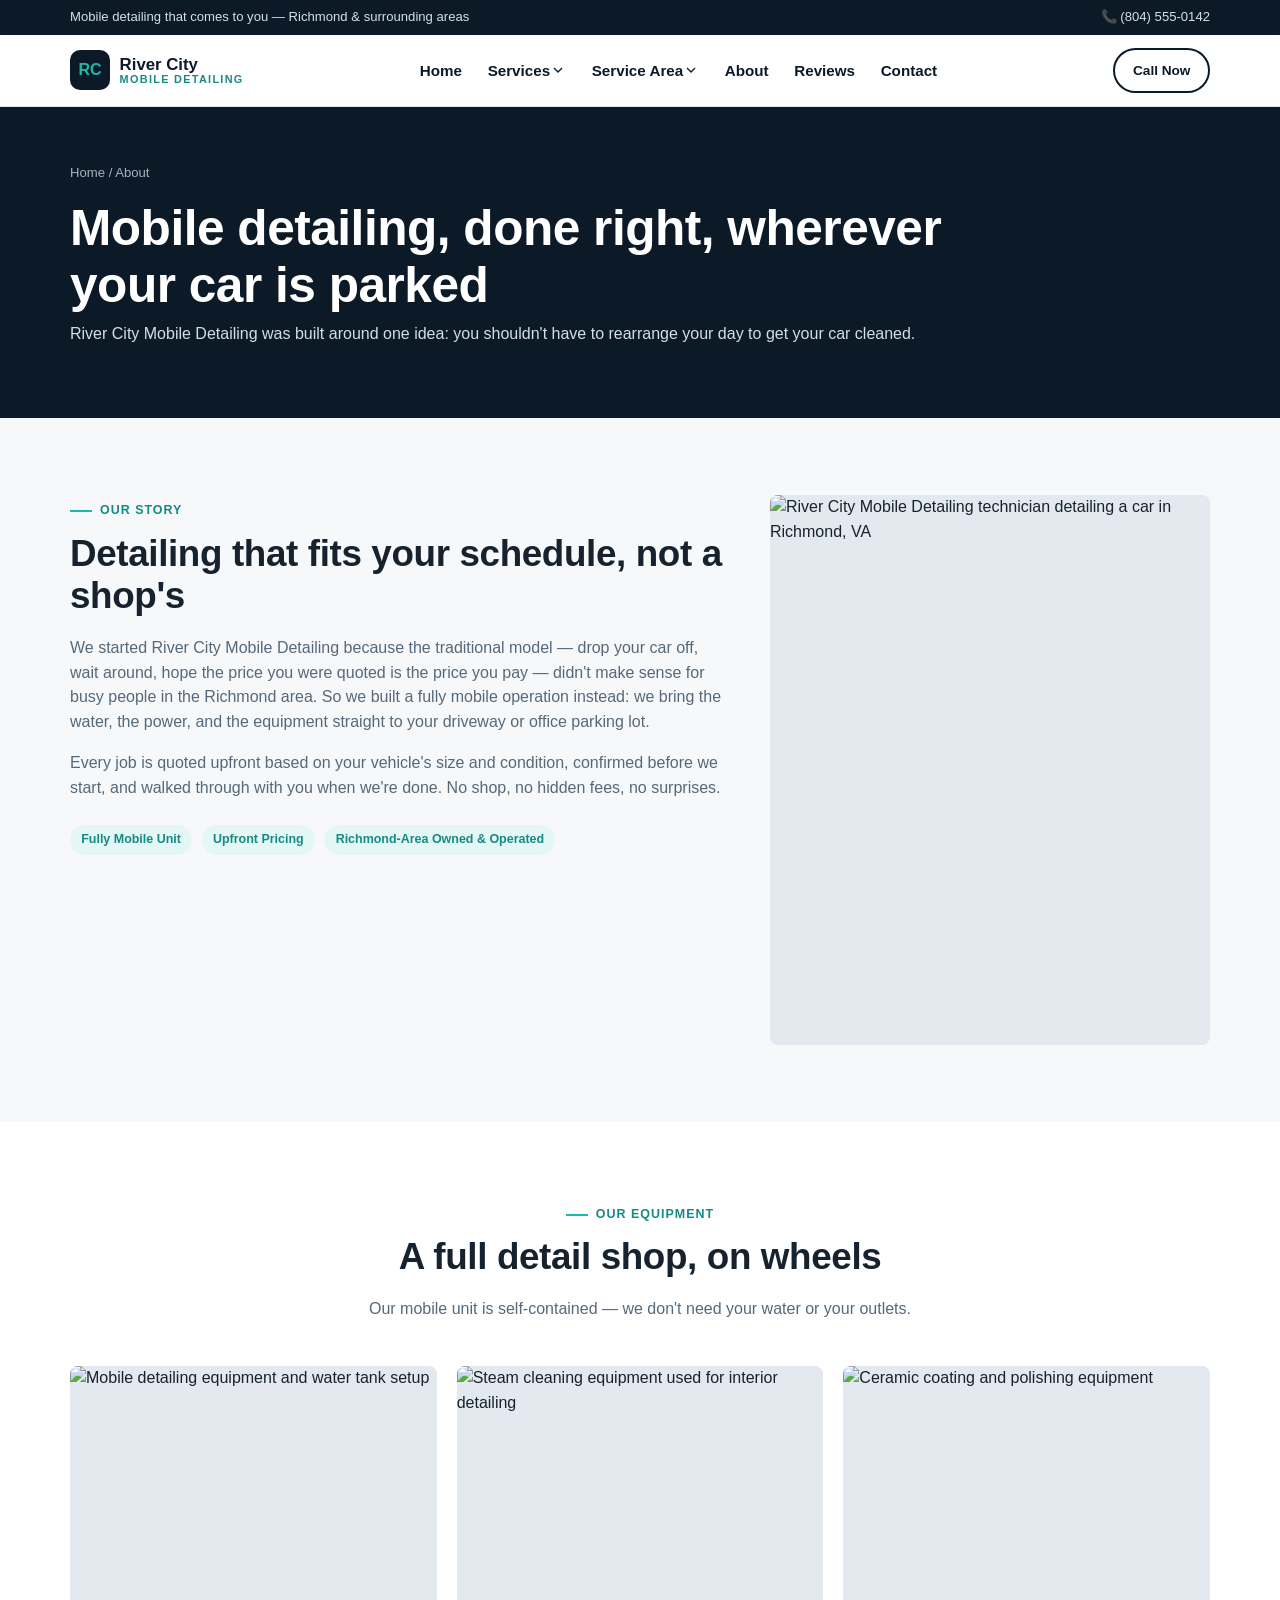
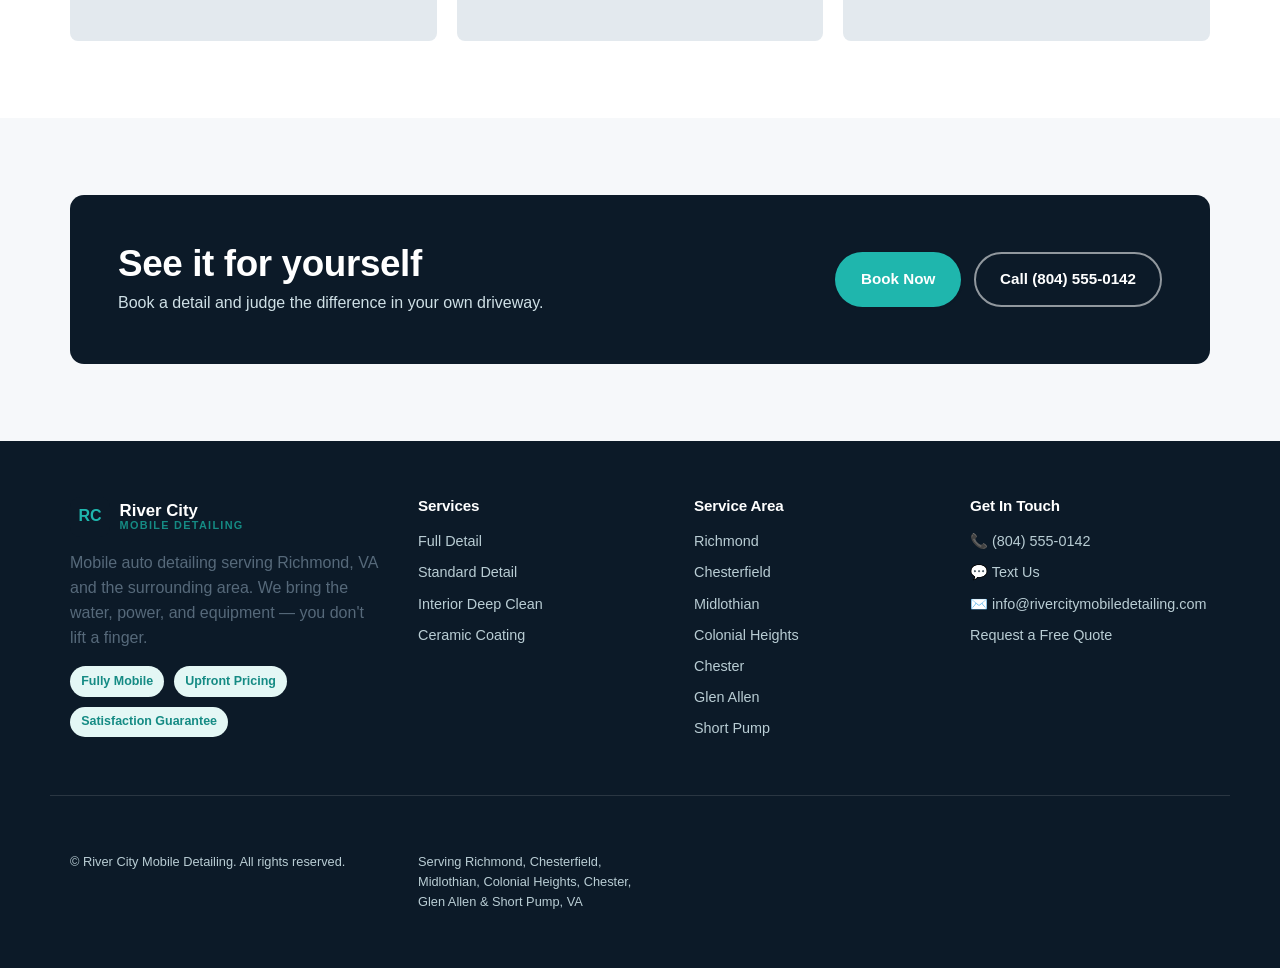
==== about.html @ 03a5853d "Add cache-busting version query to stylesheet links GitHub Pages' CDN kept serving a stale cached co" ====
<!DOCTYPE html>
<html lang="en">
<head>
<meta charset="UTF-8">
<meta name="viewport" content="width=device-width, initial-scale=1.0">
<title>About Us | River City Mobile Detailing — Mobile Detailing in Richmond, VA</title>
<meta name="description" content="River City Mobile Detailing is a mobile detailing team serving Richmond, VA and the surrounding area. Learn how we work and why customers trust us with their vehicles.">
<meta property="og:type" content="website">
<meta property="og:title" content="About Us | River City Mobile Detailing — Mobile Detailing in Richmond, VA">
<meta property="og:description" content="River City Mobile Detailing is a mobile detailing team serving Richmond, VA and the surrounding area. Learn how we work and why customers trust us with their vehicles.">
<meta property="og:url" content="https://www.rivercitymobiledetailing.com/about.html">
<meta property="og:image" content="https://www.rivercitymobiledetailing.com/images/og-image.jpg">
<meta property="og:site_name" content="River City Mobile Detailing">
<meta name="twitter:card" content="summary_large_image">
<meta name="twitter:title" content="About Us | River City Mobile Detailing — Mobile Detailing in Richmond, VA">
<meta name="twitter:description" content="River City Mobile Detailing is a mobile detailing team serving Richmond, VA and the surrounding area. Learn how we work and why customers trust us with their vehicles.">
<meta name="twitter:image" content="https://www.rivercitymobiledetailing.com/images/og-image.jpg">
<link rel="icon" href="data:image/svg+xml,%3Csvg xmlns='http://www.w3.org/2000/svg' viewBox='0 0 64 64'%3E%3Crect width='64' height='64' rx='14' fill='%230c1a28'/%3E%3Ctext x='32' y='43' font-family='Arial,Helvetica,sans-serif' font-weight='700' font-size='26' fill='%231fb6ad' text-anchor='middle'%3ERC%3C/text%3E%3C/svg%3E">
<link rel="canonical" href="https://www.rivercitymobiledetailing.com/about.html">
<link rel="stylesheet" href="css/style.css?v=2">
<script type="application/ld+json">
{
  "@context": "https://schema.org",
  "@type": "BreadcrumbList",
  "itemListElement": [
    {
      "@type": "ListItem",
      "position": 1,
      "name": "Home",
      "item": "https://www.rivercitymobiledetailing.com/"
    },
    {
      "@type": "ListItem",
      "position": 2,
      "name": "About"
    }
  ]
}
</script>
</head>
<body>
<a class="skip-link" href="#main">Skip to content</a>

<div class="utility-bar">
  <div class="container">
    <span>Mobile detailing that comes to you — Richmond &amp; surrounding areas</span>
    <a href="tel:+18045550142">📞 (804) 555-0142</a>
  </div>
</div>

<header class="site-header">
  <div class="container nav-row">
    <a href="index.html" class="logo">
      <span class="logo-mark">RC</span>
      <span class="logo-text"><strong>River City</strong><span>Mobile Detailing</span></span>
    </a>
    <nav class="main-nav" data-nav aria-label="Primary">
  <button class="nav-close" type="button" data-nav-close aria-label="Close menu">
    <svg viewBox="0 0 24 24" fill="none" stroke="currentColor" stroke-width="2"><path d="M6 6l12 12M18 6L6 18"/></svg>
  </button>
  <ul class="nav-list">
    <li><a href="index.html">Home</a></li>
    <li class="nav-group">
      <span class="nav-group-label">Services <svg class="chevron" viewBox="0 0 24 24" fill="none" stroke="currentColor" stroke-width="2"><path d="M6 9l6 6 6-6"/></svg></span>
      <ul class="nav-sub">
        <li><a href="services/full-detail.html">Full Detail</a></li>
        <li><a href="services/standard-detail.html">Standard Detail</a></li>
        <li><a href="services/interior-deep-clean.html">Interior Deep Clean</a></li>
        <li><a href="services/ceramic-coating.html">Ceramic Coating</a></li>
      </ul>
    </li>
    <li class="nav-group">
      <span class="nav-group-label">Service Area <svg class="chevron" viewBox="0 0 24 24" fill="none" stroke="currentColor" stroke-width="2"><path d="M6 9l6 6 6-6"/></svg></span>
      <ul class="nav-sub">
        <li><a href="areas/richmond.html">Richmond</a></li>
        <li><a href="areas/chesterfield.html">Chesterfield</a></li>
        <li><a href="areas/midlothian.html">Midlothian</a></li>
        <li><a href="areas/colonial-heights.html">Colonial Heights</a></li>
        <li><a href="areas/chester.html">Chester</a></li>
        <li><a href="areas/glen-allen.html">Glen Allen</a></li>
        <li><a href="areas/short-pump.html">Short Pump</a></li>
      </ul>
    </li>
    <li><a href="about.html">About</a></li>
    <li><a href="reviews.html">Reviews</a></li>
    <li><a href="contact.html">Contact</a></li>
  </ul>
  <div class="nav-cta">
    <a class="btn btn-outline btn-block" href="sms:+18045550142">Text Us</a>
    <a class="btn btn-primary btn-block" href="contact.html">Book Now</a>
  </div>
</nav>
    <div class="nav-actions">
      <a class="btn btn-outline btn-sm" href="tel:+18045550142">Call Now</a>
      <button class="nav-toggle" type="button" data-nav-toggle aria-label="Open menu">
        <svg viewBox="0 0 24 24" fill="none" stroke="currentColor" stroke-width="2"><path d="M3 6h18M3 12h18M3 18h18"/></svg>
      </button>
    </div>
  </div>
</header>
<div class="nav-overlay" data-nav-overlay></div>

<main id="main">

  <section class="page-hero">
    <div class="container">
      <div class="breadcrumbs"><a href="index.html">Home</a> / About</div>
      <h1>Mobile detailing, done right, wherever your car is parked</h1>
      <p class="lede muted" style="color:#cfe0e6">River City Mobile Detailing was built around one idea: you shouldn't have to rearrange your day to get your car cleaned.</p>
    </div>
  </section>

  <section>
    <div class="container two-col-layout">
      <div>
        <span class="eyebrow">Our Story</span>
        <h2>Detailing that fits your schedule, not a shop's</h2>
        <!-- EDIT ME: replace with your real founding story, credentials, certifications,
             and any specifics that build trust (how the team trained, what equipment
             you run, what "premium" means to you). Keep only claims you can stand behind. -->
        <p>We started River City Mobile Detailing because the traditional model — drop your car off, wait around, hope the price you were quoted is the price you pay — didn't make sense for busy people in the Richmond area. So we built a fully mobile operation instead: we bring the water, the power, and the equipment straight to your driveway or office parking lot.</p>
        <p>Every job is quoted upfront based on your vehicle's size and condition, confirmed before we start, and walked through with you when we're done. No shop, no hidden fees, no surprises.</p>
        <div class="badge-list" style="margin-top:1.5rem">
          <span>Fully Mobile Unit</span>
          <span>Upfront Pricing</span>
          <span>Richmond-Area Owned &amp; Operated</span>
        </div>
      </div>
      <div class="img-slot" style="--ar:4/5">
        <img src="../images/about-team.jpg" alt="River City Mobile Detailing technician detailing a car in Richmond, VA" loading="lazy">
        <span class="img-slot-label">Replace: images/about-team.jpg (900×1125px)</span>
      </div>
    </div>
  </section>

  <section class="section-alt">
    <div class="container">
      <div class="section-head center">
        <span class="eyebrow">Our Equipment</span>
        <h2>A full detail shop, on wheels</h2>
        <p>Our mobile unit is self-contained — we don't need your water or your outlets.</p>
      </div>
      <div class="packages-grid" style="grid-template-columns:repeat(auto-fit,minmax(220px,1fr))">
        <div class="img-slot" style="--ar:4/3">
          <img src="../images/equipment-1.jpg" alt="Mobile detailing equipment and water tank setup" loading="lazy">
          <span class="img-slot-label">Replace: images/equipment-1.jpg (800×600px)</span>
        </div>
        <div class="img-slot" style="--ar:4/3">
          <img src="../images/equipment-2.jpg" alt="Steam cleaning equipment used for interior detailing" loading="lazy">
          <span class="img-slot-label">Replace: images/equipment-2.jpg (800×600px)</span>
        </div>
        <div class="img-slot" style="--ar:4/3">
          <img src="../images/equipment-3.jpg" alt="Ceramic coating and polishing equipment" loading="lazy">
          <span class="img-slot-label">Replace: images/equipment-3.jpg (800×600px)</span>
        </div>
      </div>
    </div>
  </section>

  <section>
    <div class="container">
      <div class="cta-band">
        <div>
          <h2>See it for yourself</h2>
          <p>Book a detail and judge the difference in your own driveway.</p>
        </div>
        <div class="hero-ctas">
          <a class="btn btn-primary" href="../contact.html">Book Now</a>
          <a class="btn btn-ghost" href="tel:+18045550142">Call (804) 555-0142</a>
        </div>
      </div>
    </div>
  </section>

</main>

<footer class="site-footer">
  <div class="container">
    <div>
      <div class="footer-logo">
        <span class="logo-mark">RC</span>
        <span class="logo-text"><strong style="color:#fff">River City</strong><span>Mobile Detailing</span></span>
      </div>
      <p class="muted">Mobile auto detailing serving Richmond, VA and the surrounding area. We bring the water, power, and equipment — you don't lift a finger.</p>
      <div class="badge-list">
        <span>Fully Mobile</span><span>Upfront Pricing</span><span>Satisfaction Guarantee</span>
      </div>
    </div>
    <div>
      <h4>Services</h4>
      <div class="footer-links">
        <a href="services/full-detail.html">Full Detail</a>
        <a href="services/standard-detail.html">Standard Detail</a>
        <a href="services/interior-deep-clean.html">Interior Deep Clean</a>
        <a href="services/ceramic-coating.html">Ceramic Coating</a>
      </div>
    </div>
    <div>
      <h4>Service Area</h4>
      <div class="footer-links">
        <a href="areas/richmond.html">Richmond</a>
        <a href="areas/chesterfield.html">Chesterfield</a>
        <a href="areas/midlothian.html">Midlothian</a>
        <a href="areas/colonial-heights.html">Colonial Heights</a>
        <a href="areas/chester.html">Chester</a>
        <a href="areas/glen-allen.html">Glen Allen</a>
        <a href="areas/short-pump.html">Short Pump</a>
      </div>
    </div>
    <div>
      <h4>Get In Touch</h4>
      <div class="footer-links">
        <a href="tel:+18045550142">📞 (804) 555-0142</a>
        <a href="sms:+18045550142">💬 Text Us</a>
        <a href="mailto:info@rivercitymobiledetailing.com">✉️ info@rivercitymobiledetailing.com</a>
        <a href="contact.html">Request a Free Quote</a>
      </div>
    </div>
  </div>
  <div class="container footer-bottom">
    <span>© <span data-year></span> River City Mobile Detailing. All rights reserved.</span>
    <span>Serving Richmond, Chesterfield, Midlothian, Colonial Heights, Chester, Glen Allen &amp; Short Pump, VA</span>
  </div>
</footer>

<div class="mobile-action-bar">
  <a href="tel:+18045550142"><svg viewBox="0 0 24 24" fill="none" stroke="currentColor" stroke-width="2"><path d="M22 16.92v3a2 2 0 0 1-2.18 2 19.79 19.79 0 0 1-8.63-3.07 19.5 19.5 0 0 1-6-6 19.79 19.79 0 0 1-3.07-8.67A2 2 0 0 1 4.11 2h3a2 2 0 0 1 2 1.72c.12.9.34 1.79.65 2.65a2 2 0 0 1-.45 2.11L8.09 9.91a16 16 0 0 0 6 6l1.43-1.27a2 2 0 0 1 2.11-.45c.86.31 1.75.53 2.65.65A2 2 0 0 1 22 16.92z"/></svg>Call</a>
  <a href="sms:+18045550142"><svg viewBox="0 0 24 24" fill="none" stroke="currentColor" stroke-width="2"><path d="M21 15a2 2 0 0 1-2 2H7l-4 4V5a2 2 0 0 1 2-2h14a2 2 0 0 1 2 2Z"/></svg>Text</a>
  <a href="contact.html"><svg viewBox="0 0 24 24" fill="none" stroke="currentColor" stroke-width="2"><path d="M8 2v4M16 2v4M3 10h18M5 4h14a2 2 0 0 1 2 2v14a2 2 0 0 1-2 2H5a2 2 0 0 1-2-2V6a2 2 0 0 1 2-2Z"/></svg>Book Now</a>
</div>

<script src="js/main.js"></script>
</body>
</html>
---- css/style.css ----
/* ==========================================================================
   River City Mobile Detailing — design system
   Mobile-first, zero external UI dependencies, fast-loading.
   Brand hook: Richmond, VA is nicknamed "River City" after the James
   River running through it. We echo that with a subtle topographic
   contour-line motif instead of the generic "water droplet" clichés
   most detailers use.
   ========================================================================== */

:root {
  /* Color */
  --ink: #0c1a28;          /* deep navy — headers, footer, hero */
  --ink-2: #132a3d;
  --accent: #1fb6ad;       /* teal — "river" accent, ceramic sheen */
  --accent-dark: #158b84;
  --accent-soft: #e4f7f5;
  --gold: #d9a441;         /* small warm highlight for "most popular" etc */
  --bg: #f6f8fa;
  --surface: #ffffff;
  --text: #16232f;
  --text-muted: #56697a;
  --border: #e1e7ec;
  --success: #1fa971;

  /* Type */
  --font-head: "Segoe UI", -apple-system, BlinkMacSystemFont, sans-serif;
  --font-body: "Segoe UI", -apple-system, BlinkMacSystemFont, "Helvetica Neue", Arial, sans-serif;

  /* Rhythm */
  --radius: 14px;
  --radius-sm: 8px;
  --shadow-sm: 0 1px 3px rgba(12, 26, 40, 0.08);
  --shadow-md: 0 8px 24px rgba(12, 26, 40, 0.12);
  --shadow-lg: 0 20px 48px rgba(12, 26, 40, 0.18);
  --container: 1180px;
  --gap: clamp(1.25rem, 3vw, 2.5rem);

  color-scheme: light;
}

/* -------------------------------------------------- reset & base -------- */
*, *::before, *::after { box-sizing: border-box; }
html { scroll-behavior: smooth; }
body {
  margin: 0;
  font-family: var(--font-body);
  color: var(--text);
  background: var(--bg);
  line-height: 1.55;
  -webkit-font-smoothing: antialiased;
}
img { max-width: 100%; display: block; }
a { color: inherit; text-decoration: none; }
h1, h2, h3, h4 { font-family: var(--font-head); font-weight: 700; line-height: 1.15; margin: 0 0 .5em; letter-spacing: -0.01em; }
h1 { font-size: clamp(2rem, 5vw, 3.1rem); }
h2 { font-size: clamp(1.6rem, 3.4vw, 2.3rem); }
h3 { font-size: 1.25rem; }
p { margin: 0 0 1em; color: var(--text-muted); }
ul { margin: 0; padding: 0; list-style: none; }
button { font: inherit; cursor: pointer; }
.container { max-width: var(--container); margin-inline: auto; padding-inline: 1.25rem; }
section { padding-block: clamp(2.75rem, 6vw, 5rem); }
.eyebrow {
  display: inline-flex; align-items: center; gap: .5rem;
  font-size: .78rem; font-weight: 700; letter-spacing: .08em; text-transform: uppercase;
  color: var(--accent-dark); margin-bottom: .75rem;
}
.eyebrow::before { content: ""; width: 22px; height: 2px; background: var(--accent); display: inline-block; }
.section-head { max-width: 640px; margin-bottom: clamp(1.75rem, 4vw, 2.75rem); }
.section-head.center { margin-inline: auto; text-align: center; }
.text-center { text-align: center; }
.muted { color: var(--text-muted); }
.visually-hidden { position: absolute; width: 1px; height: 1px; overflow: hidden; clip: rect(0 0 0 0); white-space: nowrap; }
.skip-link {
  position: absolute; left: -999px; top: 0; background: var(--accent); color: #fff;
  padding: .75rem 1.25rem; z-index: 200; border-radius: 0 0 8px 0;
}
.skip-link:focus { left: 0; }

/* -------------------------------------------------- buttons ------------- */
.btn {
  display: inline-flex; align-items: center; justify-content: center; gap: .5rem;
  padding: .85rem 1.5rem; border-radius: 999px; font-weight: 700; font-size: .95rem;
  border: 2px solid transparent; transition: transform .15s ease, box-shadow .15s ease, background .15s ease;
  white-space: nowrap;
}
.btn:active { transform: scale(.97); }
.btn-primary { background: var(--accent); color: #fff; box-shadow: var(--shadow-sm); }
.btn-primary:hover { background: var(--accent-dark); box-shadow: var(--shadow-md); }
.btn-ghost { background: transparent; border-color: rgba(255,255,255,.55); color: #fff; }
.btn-ghost:hover { background: rgba(255,255,255,.12); }
.btn-outline { background: transparent; border-color: var(--ink); color: var(--ink); }
.btn-outline:hover { background: var(--ink); color: #fff; }
.btn-dark { background: var(--ink); color: #fff; }
.btn-dark:hover { background: var(--ink-2); }
.btn-block { width: 100%; }
.btn-sm { padding: .6rem 1.1rem; font-size: .85rem; }
.btn-icon { width: 1.1em; height: 1.1em; flex: none; }

/* -------------------------------------------------- top utility bar ----- */
.utility-bar {
  background: var(--ink); color: #cfe3e6; font-size: .82rem;
  display: none;
}
.utility-bar .container { display: flex; justify-content: space-between; align-items: center; padding-block: .45rem; }
.utility-bar a { display: inline-flex; align-items: center; gap: .4rem; }
.utility-bar a:hover { color: #fff; }
@media (min-width: 860px) { .utility-bar { display: block; } }

/* -------------------------------------------------- header/nav ---------- */
.site-header {
  position: sticky; top: 0; z-index: 100; background: rgba(255,255,255,.94);
  backdrop-filter: saturate(160%) blur(8px);
  border-bottom: 1px solid var(--border);
}
.nav-row { display: flex; align-items: center; justify-content: space-between; gap: 1rem; padding-block: .85rem; }
.logo { display: flex; align-items: center; gap: .6rem; font-family: var(--font-head); }
.logo-mark {
  width: 40px; height: 40px; border-radius: 10px; background: var(--ink);
  display: grid; place-items: center; color: var(--accent); font-weight: 800; font-size: 1rem; flex: none;
}
.logo-text { display: flex; flex-direction: column; line-height: 1.05; }
.logo-text strong { font-size: 1.05rem; color: var(--ink); font-weight: 800; }
.logo-text span { font-size: .68rem; letter-spacing: .12em; text-transform: uppercase; color: var(--accent-dark); font-weight: 700; }

.nav-actions { display: flex; align-items: center; gap: .6rem; }
.nav-toggle {
  display: inline-flex; background: none; border: 1px solid var(--border); border-radius: 8px;
  padding: .5rem; margin-left: .25rem;
}
.nav-toggle svg { width: 22px; height: 22px; }
@media (min-width: 960px) { .nav-toggle { display: none; } }

.main-nav {
  position: fixed; inset: 0 0 0 auto; width: min(320px, 88vw); background: var(--surface);
  transform: translateX(100%); transition: transform .25s ease; z-index: 110;
  box-shadow: var(--shadow-lg); overflow-y: auto; padding: 1.25rem;
}
.main-nav.is-open { transform: translateX(0); }
.nav-close { margin-left: auto; display: flex; background: none; border: none; padding: .5rem; }
.nav-close svg { width: 22px; height: 22px; }
.nav-list { display: flex; flex-direction: column; gap: .1rem; margin-top: 1rem; }
.nav-list > li { border-bottom: 1px solid var(--border); }
.nav-list > li > a, .nav-group-label {
  display: flex; align-items: center; justify-content: space-between; padding: .85rem .2rem;
  font-weight: 600; color: var(--ink);
}
.nav-sub { display: none; padding-left: .85rem; padding-bottom: .5rem; }
.nav-group.is-open .nav-sub { display: block; }
.nav-group.is-open .chevron { transform: rotate(180deg); }
.nav-sub li a { display: block; padding: .55rem .2rem; color: var(--text-muted); font-size: .93rem; }
.nav-sub li a:hover { color: var(--accent-dark); }
.chevron { width: 16px; height: 16px; transition: transform .2s ease; flex: none; }
.nav-cta { display: flex; flex-direction: column; gap: .6rem; margin-top: 1.25rem; }

.nav-overlay {
  position: fixed; inset: 0; background: rgba(12,26,40,.45); opacity: 0; pointer-events: none;
  transition: opacity .25s ease; z-index: 105;
}
.nav-overlay.is-open { opacity: 1; pointer-events: auto; }

@media (min-width: 960px) {
  .main-nav {
    position: static; width: auto; transform: none; box-shadow: none; padding: 0; overflow: visible;
  }
  .nav-close { display: none; }
  .nav-list { flex-direction: row; align-items: center; gap: 1.6rem; margin: 0; }
  .nav-list > li { border-bottom: none; position: relative; }
  .nav-list > li > a, .nav-group-label { padding: .4rem 0; font-size: .95rem; cursor: pointer; }
  .nav-sub {
    position: absolute; top: 100%; left: 50%; transform: translateX(-50%);
    background: var(--surface); border: 1px solid var(--border); border-radius: var(--radius-sm);
    box-shadow: var(--shadow-md); min-width: 230px; padding: .5rem; margin-top: .6rem;
  }
  .nav-group:hover .nav-sub, .nav-group.is-open .nav-sub { display: block; }
  .nav-sub li a { border-radius: 6px; padding: .6rem .7rem; }
  .nav-sub li a:hover { background: var(--accent-soft); }
  .nav-cta { display: none; } /* redundant with header's Call Now + page CTAs once nav sits inline */
}

/* -------------------------------------------------- sticky mobile bar --- */
.mobile-action-bar {
  position: fixed; bottom: 0; left: 0; right: 0; z-index: 90;
  display: grid; grid-template-columns: 1fr 1fr 1.3fr; background: var(--ink);
  box-shadow: 0 -6px 20px rgba(0,0,0,.18);
}
.mobile-action-bar a {
  display: flex; flex-direction: column; align-items: center; justify-content: center; gap: .2rem;
  color: #fff; padding: .6rem .3rem .75rem; font-size: .72rem; font-weight: 700;
  border-right: 1px solid rgba(255,255,255,.12);
}
.mobile-action-bar a:last-child { border-right: none; background: var(--accent); }
.mobile-action-bar svg { width: 20px; height: 20px; }
@media (min-width: 960px) { .mobile-action-bar { display: none; } }
body { padding-bottom: 70px; }
@media (min-width: 960px) { body { padding-bottom: 0; } }

/* tighten the header on very small phones so logo + call button + hamburger
   never crowd or wrap onto two lines */
@media (max-width: 380px) {
  .nav-row { gap: .5rem; padding-block: .65rem; }
  .logo-mark { width: 34px; height: 34px; font-size: .85rem; }
  .logo-text strong { font-size: .92rem; }
  .logo-text span { font-size: .58rem; letter-spacing: .08em; }
  .nav-actions .btn-sm { padding: .5rem .75rem; font-size: .78rem; }
}

/* -------------------------------------------------- hero ---------------- */
.hero {
  position: relative; background: var(--ink); color: #fff; overflow: hidden;
  background-image:
    url("data:image/svg+xml;utf8,<svg xmlns='http://www.w3.org/2000/svg' width='140' height='140'><path d='M-10 24 Q 25 4 60 24 T 150 24' stroke='rgba(255,255,255,0.07)' fill='none' stroke-width='1'/><path d='M-10 70 Q 25 50 60 70 T 150 70' stroke='rgba(255,255,255,0.07)' fill='none' stroke-width='1'/><path d='M-10 116 Q 25 96 60 116 T 150 116' stroke='rgba(255,255,255,0.07)' fill='none' stroke-width='1'/></svg>"),
    linear-gradient(100deg, rgba(12,26,40,.82) 0%, rgba(12,26,40,.45) 55%, rgba(12,26,40,.3) 100%),
    url("../images/hero-bg.png");
  background-size: auto, cover, cover;
  background-position: center, center, center;
  background-repeat: repeat, no-repeat, no-repeat;
}
.hero .container { padding-block: clamp(2.75rem, 7vw, 5.5rem); display: grid; gap: 2.5rem; align-items: center; }
.hero-badges { display: flex; flex-wrap: wrap; gap: .6rem; margin-bottom: 1.1rem; }
.hero-badge {
  display: inline-flex; align-items: center; gap: .4rem; background: rgba(255,255,255,.1);
  border: 1px solid rgba(255,255,255,.18); border-radius: 999px; padding: .35rem .8rem; font-size: .78rem; font-weight: 600;
}
.hero h1 { color: #fff; max-width: 22ch; }
.hero .lede { color: #cfe0e6; font-size: 1.08rem; max-width: 52ch; }
.hero-ctas { display: flex; flex-wrap: wrap; gap: .8rem; margin-top: 1.5rem; }
.hero-trust { display: flex; flex-wrap: wrap; gap: .9rem 1.4rem; margin-top: 2rem; font-size: .85rem; color: #b9cdd4; }
.hero-trust strong { color: #fff; display: block; font-size: 1.3rem; font-family: var(--font-head); }

/* image placeholder slots (swap in real photos by matching filenames) */
.img-slot {
  position: relative; overflow: hidden; background: #e3e9ee; display: block;
  aspect-ratio: var(--ar, 4/3); border-radius: var(--radius-sm);
}
.img-slot img { width: 100%; height: 100%; object-fit: cover; }
.img-slot .img-slot-label {
  display: none; position: absolute; inset: 0; align-items: center; justify-content: center; text-align: center;
  font-size: .74rem; font-weight: 600; color: #5c7182; padding: 1rem; line-height: 1.35;
  background:
    url("data:image/svg+xml;utf8,<svg xmlns='http://www.w3.org/2000/svg' width='16' height='16'><rect width='16' height='16' fill='none'/><circle cx='2' cy='2' r='1.1' fill='%23c3ccd3'/></svg>"),
    repeating-linear-gradient(135deg, #eef2f5, #eef2f5 12px, #e5eaef 12px, #e5eaef 24px);
}
.img-slot.is-empty .img-slot-label { display: flex; }
.img-slot.round { border-radius: 999px; }

/* -------------------------------------------------- service rows -------- */
.service-rows { display: flex; flex-direction: column; gap: clamp(2.75rem, 6vw, 4.5rem); }
.service-row { display: grid; grid-template-columns: 1fr; gap: 1.75rem; align-items: center; }
@media (min-width: 860px) {
  .service-row { grid-template-columns: 1fr 1fr; gap: clamp(2.5rem, 5vw, 4rem); }
  .service-row.reverse .service-row-media { order: 2; }
}
.service-row-media .img-slot { box-shadow: var(--shadow-md); }
.service-row-body .package-list { margin: 1.1rem 0 1.4rem; gap: .6rem; }
.service-row-price { display: flex; align-items: baseline; gap: .55rem; margin: 0 0 1.1rem; }
.service-row-price strong { font-family: var(--font-head); font-size: 1.7rem; font-weight: 800; color: var(--ink); }
.service-row-price span { font-size: .85rem; color: var(--text-muted); }
.service-row-ctas { display: flex; flex-wrap: wrap; gap: .75rem; }

/* -------------------------------------------------- packages / pricing -- */
.packages-grid { display: grid; gap: 1.25rem; grid-template-columns: 1fr; }
@media (min-width: 720px) { .packages-grid { grid-template-columns: repeat(2, 1fr); } }
@media (min-width: 1080px) { .packages-grid { grid-template-columns: repeat(4, 1fr); } }
.package-card {
  background: var(--surface); border: 1px solid var(--border); border-radius: var(--radius);
  padding: 1.6rem; display: flex; flex-direction: column; gap: 1rem; position: relative;
  box-shadow: var(--shadow-sm); transition: transform .18s ease, box-shadow .18s ease;
}
.package-card:hover { transform: translateY(-4px); box-shadow: var(--shadow-md); }
.package-card.featured { border-color: var(--accent); box-shadow: var(--shadow-md); }
.package-ribbon {
  position: absolute; top: -12px; left: 1.4rem; background: var(--gold); color: #402c04;
  font-size: .7rem; font-weight: 800; letter-spacing: .04em; text-transform: uppercase;
  padding: .3rem .7rem; border-radius: 999px; box-shadow: var(--shadow-sm);
}
.package-icon {
  width: 52px; height: 52px; border-radius: 12px; background: var(--accent-soft); color: var(--accent-dark);
  display: grid; place-items: center;
}
.package-icon svg { width: 28px; height: 28px; }
.package-card h3 { margin-bottom: 0; }
.package-price { font-family: var(--font-head); font-size: 1.9rem; font-weight: 800; color: var(--ink); }
.package-price sup { font-size: .95rem; font-weight: 700; color: var(--text-muted); }
.package-list { display: flex; flex-direction: column; gap: .5rem; }
.package-list li { display: flex; gap: .55rem; font-size: .9rem; color: var(--text); }
.package-list svg { width: 17px; height: 17px; flex: none; margin-top: .15rem; color: var(--success); }
.package-note { font-size: .78rem; color: var(--text-muted); margin: 0; }

/* -------------------------------------------------- why / features ------ */
.features-grid { display: grid; gap: 1.5rem; grid-template-columns: 1fr; }
@media (min-width: 760px) { .features-grid { grid-template-columns: repeat(3, 1fr); } }
.feature-card { background: var(--surface); border: 1px solid var(--border); border-radius: var(--radius); padding: 1.6rem; }
.feature-icon {
  width: 46px; height: 46px; border-radius: 10px; background: var(--ink); color: var(--accent);
  display: grid; place-items: center; margin-bottom: .9rem;
}
.feature-icon svg { width: 24px; height: 24px; }

/* -------------------------------------------------- steps --------------- */
.steps { display: grid; gap: 1.4rem; grid-template-columns: 1fr; counter-reset: step; }
@media (min-width: 760px) { .steps { grid-template-columns: repeat(3, 1fr); } }
.step { position: relative; padding-left: 3.2rem; }
.step::before {
  counter-increment: step; content: counter(step);
  position: absolute; left: 0; top: 0; width: 2.4rem; height: 2.4rem; border-radius: 50%;
  background: var(--ink); color: var(--accent); font-family: var(--font-head); font-weight: 800;
  display: grid; place-items: center;
}

/* -------------------------------------------------- reviews -------------- */
.reviews-grid { display: grid; gap: 1.25rem; grid-template-columns: 1fr; }
@media (min-width: 760px) { .reviews-grid { grid-template-columns: repeat(2, 1fr); } }
@media (min-width: 1080px) { .reviews-grid { grid-template-columns: repeat(3, 1fr); } }
.review-card { background: var(--surface); border: 1px solid var(--border); border-radius: var(--radius); padding: 1.5rem; }
.stars { color: var(--gold); letter-spacing: .1em; margin-bottom: .6rem; font-size: 1rem; }
.review-name { font-weight: 700; color: var(--ink); margin-top: .8rem; display: block; font-size: .92rem; }
.review-source { font-size: .78rem; color: var(--text-muted); }
.google-badge { display: inline-flex; align-items: center; gap: .5rem; font-size: .85rem; font-weight: 700; color: var(--ink); }

/* -------------------------------------------------- service area -------- */
.area-grid { display: grid; gap: 1rem; grid-template-columns: repeat(2, 1fr); }
@media (min-width: 700px) { .area-grid { grid-template-columns: repeat(4, 1fr); } }
.area-chip {
  display: flex; align-items: center; justify-content: space-between; gap: .5rem;
  background: var(--surface); border: 1px solid var(--border); border-radius: var(--radius-sm);
  padding: .9rem 1rem; font-weight: 700; color: var(--ink); font-size: .92rem;
}
.area-chip:hover { border-color: var(--accent); color: var(--accent-dark); }
.area-chip svg { width: 16px; height: 16px; color: var(--accent); flex: none; }

/* -------------------------------------------------- CTA band ------------ */
.cta-band {
  background: var(--ink); color: #fff; border-radius: var(--radius);
  padding: clamp(1.75rem, 4vw, 3rem); display: grid; gap: 1.5rem; align-items: center; text-align: center;
}
@media (min-width: 760px) { .cta-band { grid-template-columns: 1fr auto; text-align: left; } }
.cta-band h2, .cta-band p { color: #fff; margin: 0; }
.cta-band p { color: #cfe0e6; margin-top: .4rem; }
.cta-band .hero-ctas { margin-top: 0; justify-content: center; }
@media (min-width: 760px) { .cta-band .hero-ctas { justify-content: flex-end; } }

/* -------------------------------------------------- forms --------------- */
.form-card { background: var(--surface); border: 1px solid var(--border); border-radius: var(--radius); padding: clamp(1.5rem, 4vw, 2.25rem); box-shadow: var(--shadow-sm); }
.booking-embed { background: var(--surface); border: 1px solid var(--border); border-radius: var(--radius); padding: clamp(1.5rem, 4vw, 2.5rem); box-shadow: var(--shadow-sm); max-width: 820px; margin-inline: auto; }
.booking-embed .calendly-inline-widget { width: 100%; }
.form-grid { display: grid; gap: 1rem; grid-template-columns: 1fr; }
@media (min-width: 640px) { .form-grid.two-col { grid-template-columns: 1fr 1fr; } }
.field { display: flex; flex-direction: column; gap: .4rem; }
.field label { font-weight: 700; font-size: .85rem; color: var(--ink); }
.field input, .field select, .field textarea {
  border: 1.5px solid var(--border); border-radius: var(--radius-sm); padding: .75rem .9rem;
  font: inherit; color: var(--text); background: #fff;
}
.field input:focus, .field select:focus, .field textarea:focus { outline: none; border-color: var(--accent); box-shadow: 0 0 0 3px var(--accent-soft); }
.field-note { font-size: .78rem; color: var(--text-muted); }
.form-status { font-size: .9rem; font-weight: 600; padding: .75rem 1rem; border-radius: var(--radius-sm); display: none; }
.form-status.is-visible { display: block; }
.form-status.ok { background: #e5f7ee; color: var(--success); }
.form-status.err { background: #fdecec; color: #b3261e; }

/* -------------------------------------------------- footer --------------- */
.site-footer { background: var(--ink); color: #b9cdd4; }
.site-footer .container { padding-block: clamp(2.25rem, 5vw, 3.5rem); display: grid; gap: 2.25rem; grid-template-columns: 1fr; }
@media (min-width: 860px) { .site-footer .container { grid-template-columns: 1.3fr 1fr 1fr 1fr; } }
.site-footer h4 { color: #fff; font-size: .95rem; margin-bottom: 1rem; }
.site-footer a:hover { color: #fff; }
.footer-links { display: flex; flex-direction: column; gap: .55rem; font-size: .9rem; }
.footer-logo { display: flex; align-items: center; gap: .6rem; margin-bottom: .9rem; }
.footer-bottom {
  border-top: 1px solid rgba(255,255,255,.12); padding-block: 1.1rem; font-size: .8rem;
  display: flex; flex-wrap: wrap; gap: .75rem; justify-content: space-between;
}

/* -------------------------------------------------- misc pages ---------- */
.page-hero { background: var(--ink); color: #fff; padding-block: clamp(2.5rem, 6vw, 3.5rem); }
.page-hero h1 { color: #fff; margin-bottom: .5rem; max-width: 34ch; }
.breadcrumbs { font-size: .82rem; color: #9fb7bf; margin-bottom: 1rem; }
.breadcrumbs a:hover { color: #fff; }
.two-col-layout { display: grid; gap: 2.5rem; grid-template-columns: 1fr; }
@media (min-width: 900px) { .two-col-layout { grid-template-columns: 1.2fr .8fr; } }
.faq-item { border-bottom: 1px solid var(--border); padding-block: 1rem; }
.faq-item summary { font-weight: 700; color: var(--ink); cursor: pointer; }
.faq-item p { margin-top: .6rem; margin-bottom: 0; }
.badge-list { display: flex; flex-wrap: wrap; gap: .6rem; }
.badge-list span { background: var(--accent-soft); color: var(--accent-dark); font-size: .78rem; font-weight: 700; padding: .35rem .7rem; border-radius: 999px; }
.local-callout { background: var(--accent-soft); border: 1px solid #bfe6e2; border-radius: var(--radius); padding: 1.25rem 1.5rem; font-size: .92rem; color: var(--ink); }

/* -------------------------------------------------- pricing tier tables - */
.tier-group-label { font-family: var(--font-head); font-weight: 700; font-size: .8rem; text-transform: uppercase; letter-spacing: .05em; color: var(--accent-dark); margin: 1.75rem 0 .6rem; }
.tier-group-label:first-child { margin-top: 0; }
.table-scroll { overflow-x: auto; -webkit-overflow-scrolling: touch; border: 1px solid var(--border); border-radius: var(--radius-sm); }
.tier-table { width: 100%; min-width: 420px; border-collapse: collapse; background: var(--surface); }
.tier-table th, .tier-table td { padding: .7rem .9rem; text-align: left; border-bottom: 1px solid var(--border); font-size: .9rem; }
.tier-table tr:last-child td { border-bottom: none; }
.tier-table th { font-family: var(--font-head); font-size: .74rem; text-transform: uppercase; letter-spacing: .04em; color: var(--text-muted); background: var(--bg); }
.tier-table td:last-child, .tier-table th:last-child { text-align: right; }
.tier-table td:last-child { font-weight: 700; color: var(--ink); white-space: nowrap; }
.tier-table td:nth-child(2) { color: var(--text-muted); white-space: nowrap; }
.tier-note { font-size: .82rem; color: var(--text-muted); margin-top: .6rem; }

/* -------------------------------------------------- section variants ---- */
.section-alt { background: var(--surface); }
.section-dark { background: var(--ink); color: #fff; }
.section-dark h2, .section-dark p { color: #fff; }
.section-dark .muted { color: #b9cdd4; }
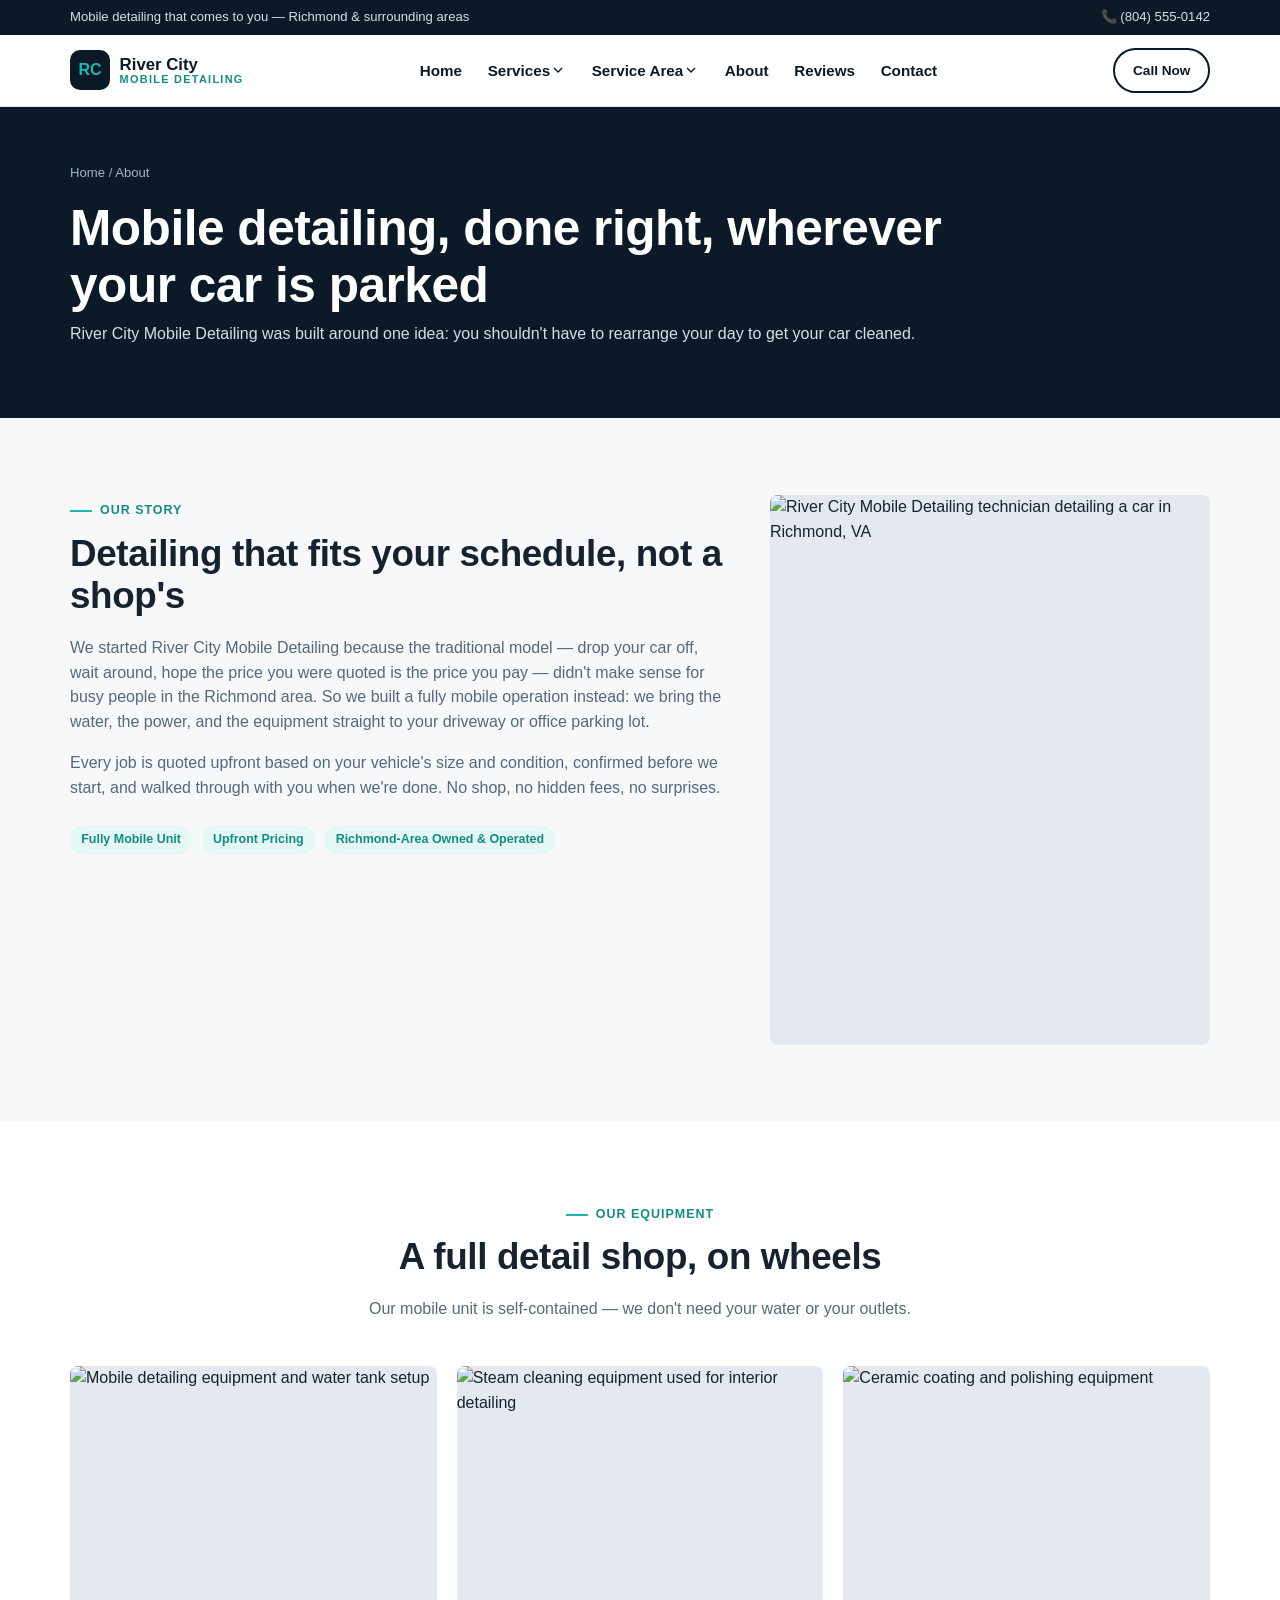
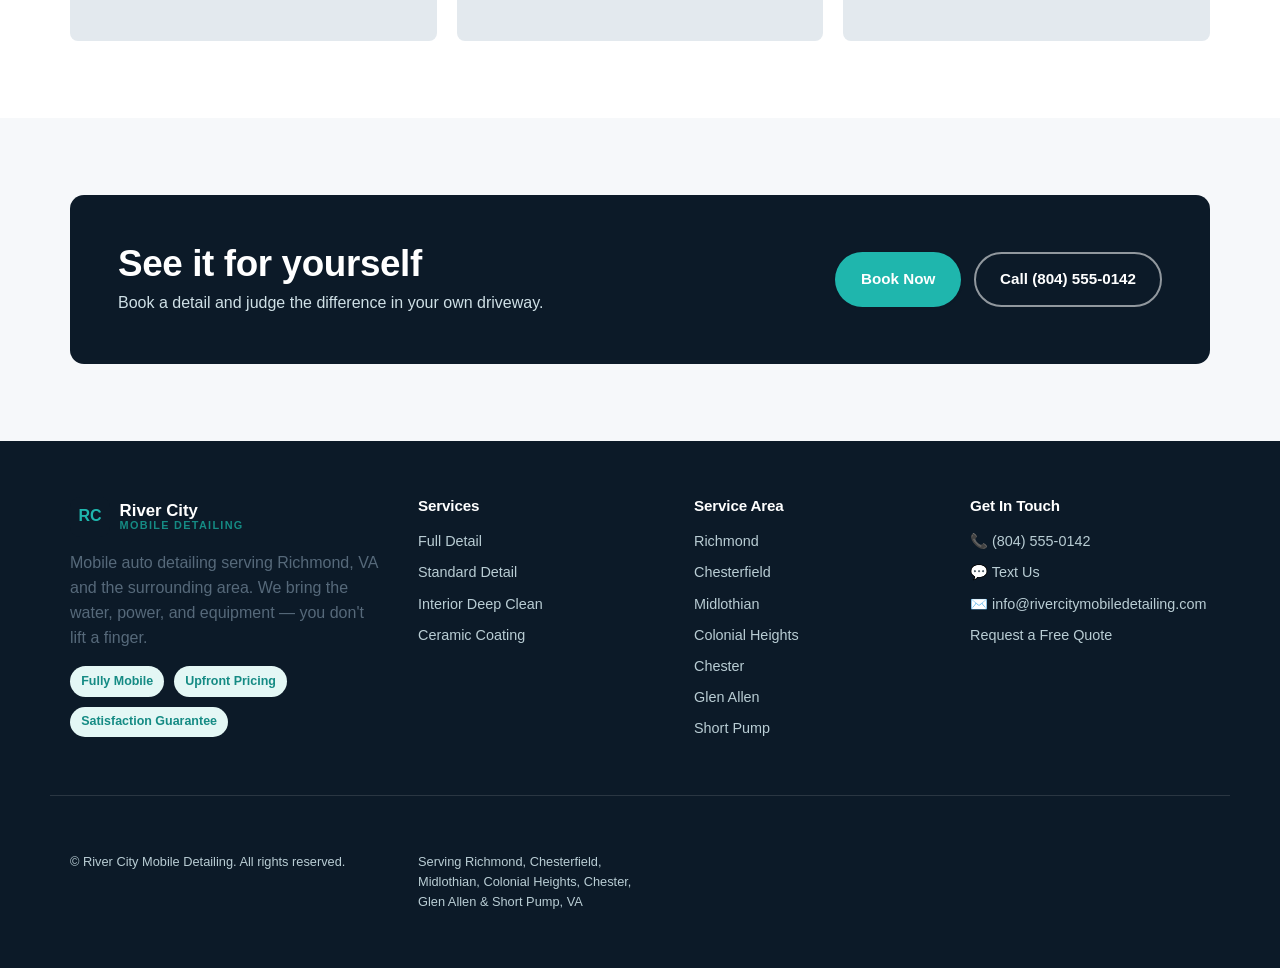
==== commit dbe55cf4: "Fix mobile off-canvas menu and horizontal scroll/swipe bug - .site-header had backdrop-filter, which" ====
--- a/about.html
+++ b/about.html
@@ -17,7 +17,7 @@
 <meta name="twitter:image" content="https://www.rivercitymobiledetailing.com/images/og-image.jpg">
 <link rel="icon" href="data:image/svg+xml,%3Csvg xmlns='http://www.w3.org/2000/svg' viewBox='0 0 64 64'%3E%3Crect width='64' height='64' rx='14' fill='%230c1a28'/%3E%3Ctext x='32' y='43' font-family='Arial,Helvetica,sans-serif' font-weight='700' font-size='26' fill='%231fb6ad' text-anchor='middle'%3ERC%3C/text%3E%3C/svg%3E">
 <link rel="canonical" href="https://www.rivercitymobiledetailing.com/about.html">
-<link rel="stylesheet" href="css/style.css?v=2">
+<link rel="stylesheet" href="css/style.css?v=3">
 <script type="application/ld+json">
 {
   "@context": "https://schema.org",
--- a/css/style.css
+++ b/css/style.css
@@ -40,9 +40,10 @@
 
 /* -------------------------------------------------- reset & base -------- */
 *, *::before, *::after { box-sizing: border-box; }
-html { scroll-behavior: smooth; }
+html { scroll-behavior: smooth; overflow-x: hidden; }
 body {
   margin: 0;
+  overflow-x: hidden;
   font-family: var(--font-body);
   color: var(--text);
   background: var(--bg);
@@ -109,8 +110,7 @@
 
 /* -------------------------------------------------- header/nav ---------- */
 .site-header {
-  position: sticky; top: 0; z-index: 100; background: rgba(255,255,255,.94);
-  backdrop-filter: saturate(160%) blur(8px);
+  position: sticky; top: 0; z-index: 100; background: rgba(255,255,255,.98);
   border-bottom: 1px solid var(--border);
 }
 .nav-row { display: flex; align-items: center; justify-content: space-between; gap: 1rem; padding-block: .85rem; }
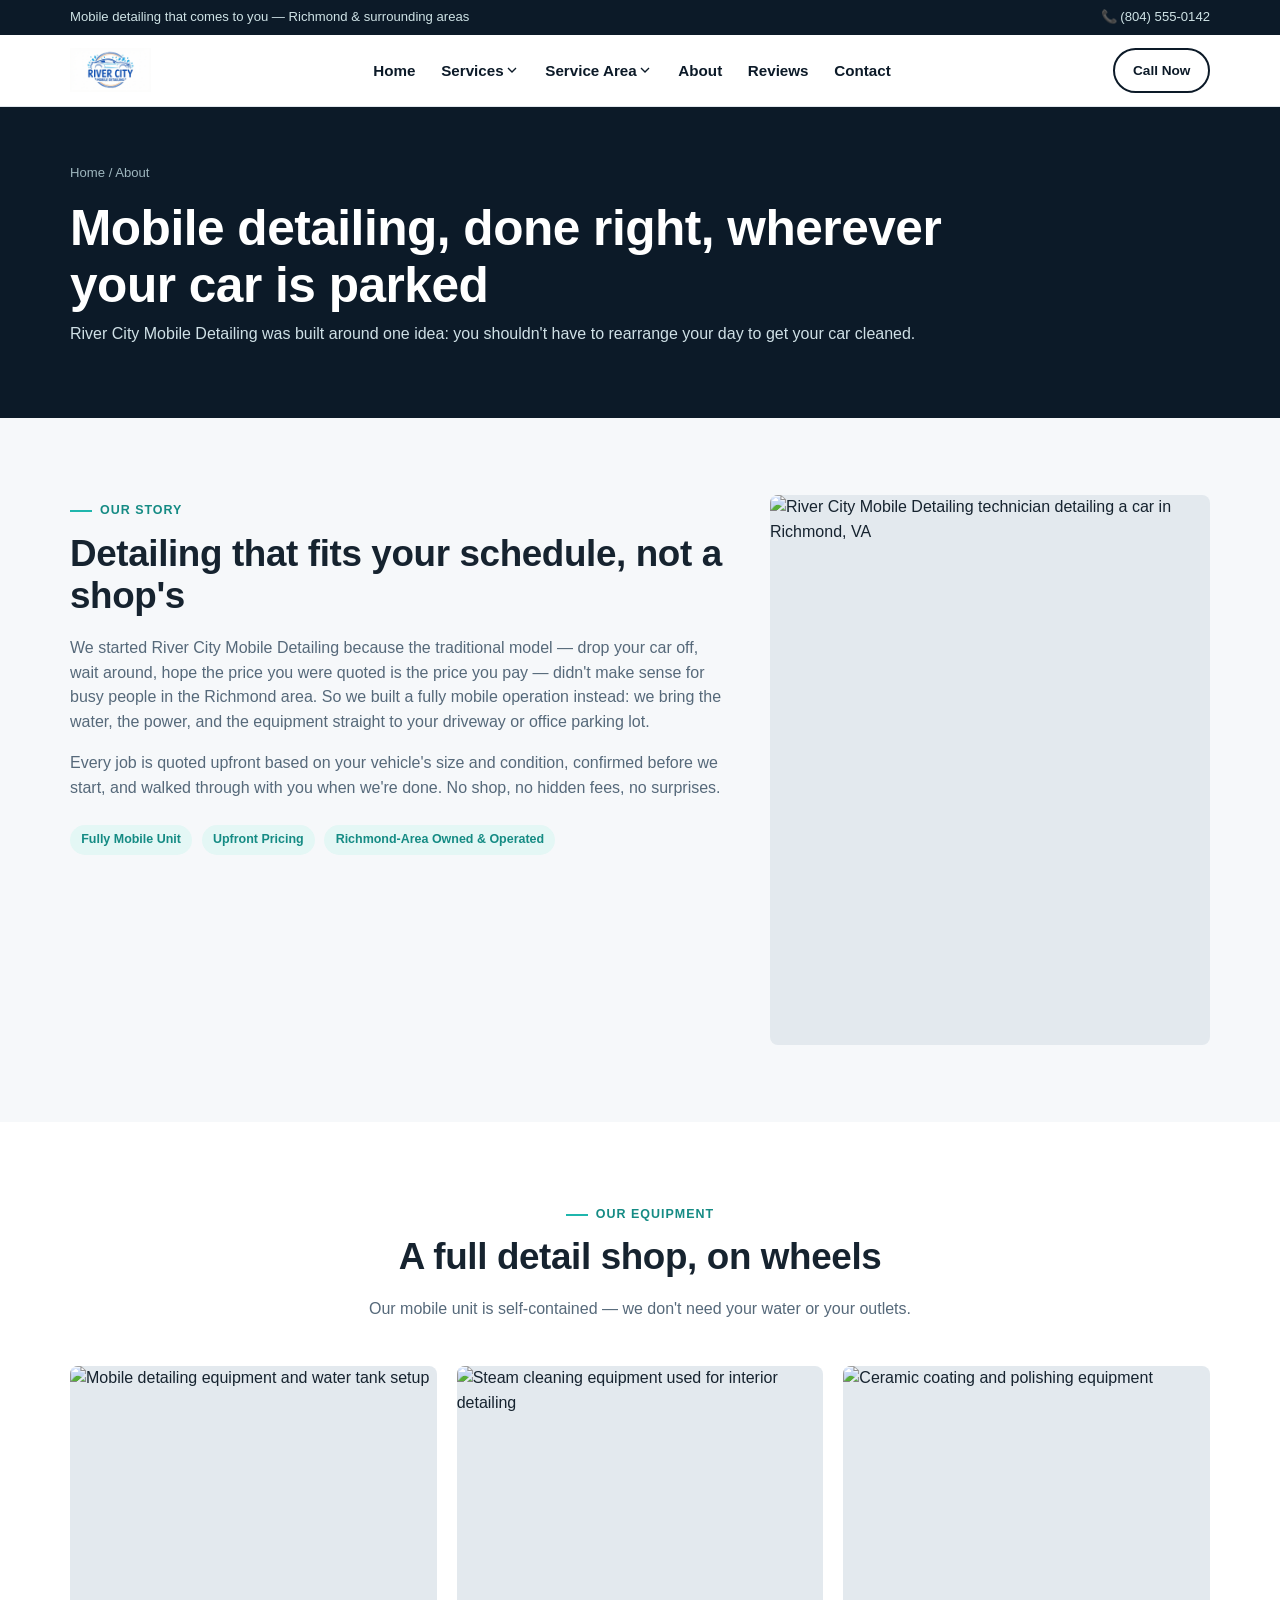
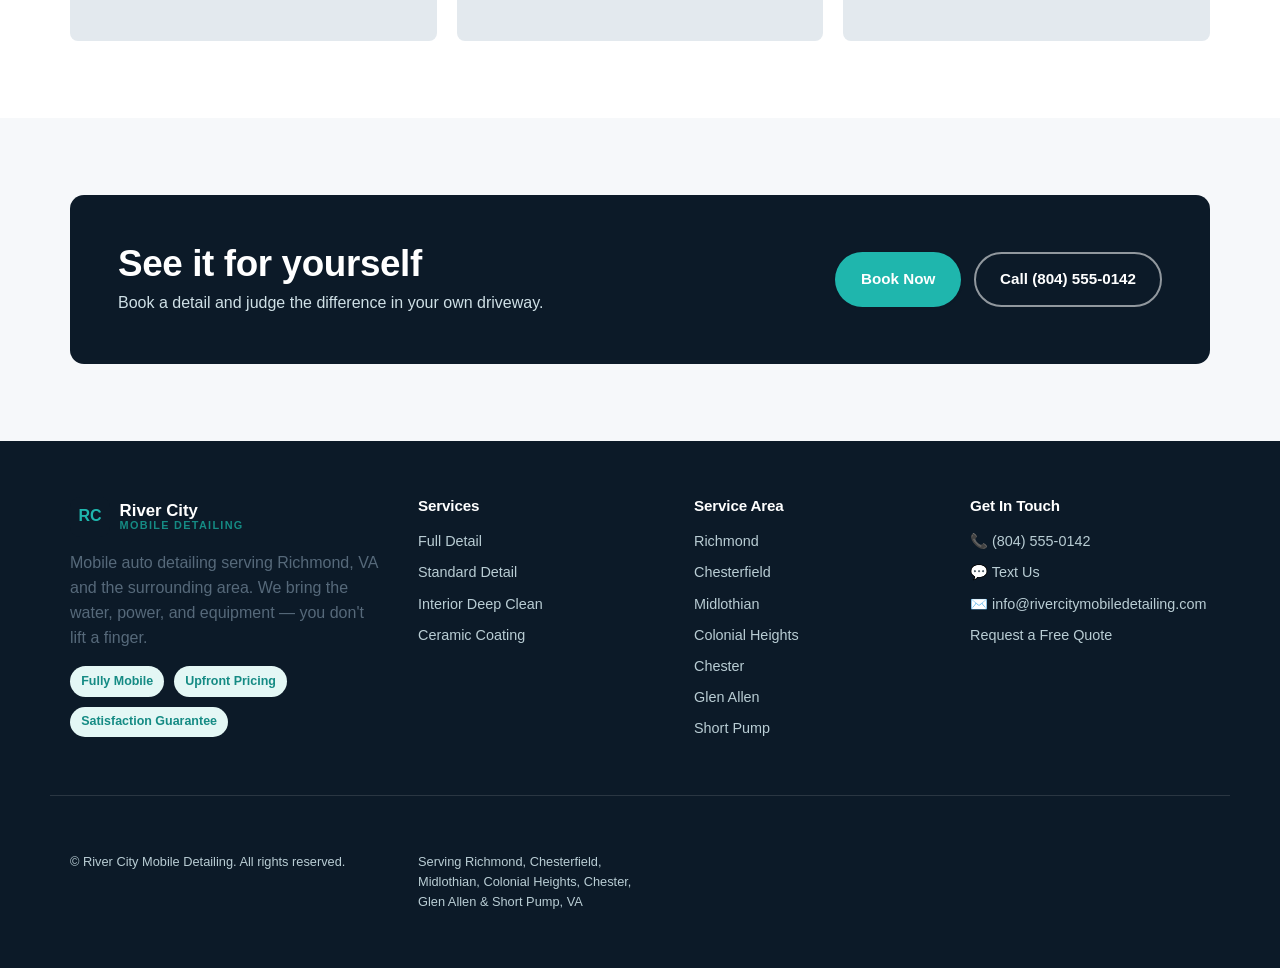
==== commit dbec78dc: "Add real logo image to site header Replaces the RC text-mark wordmark in the header with the actual " ====
--- a/about.html
+++ b/about.html
@@ -17,7 +17,7 @@
 <meta name="twitter:image" content="https://www.rivercitymobiledetailing.com/images/og-image.jpg">
 <link rel="icon" href="data:image/svg+xml,%3Csvg xmlns='http://www.w3.org/2000/svg' viewBox='0 0 64 64'%3E%3Crect width='64' height='64' rx='14' fill='%230c1a28'/%3E%3Ctext x='32' y='43' font-family='Arial,Helvetica,sans-serif' font-weight='700' font-size='26' fill='%231fb6ad' text-anchor='middle'%3ERC%3C/text%3E%3C/svg%3E">
 <link rel="canonical" href="https://www.rivercitymobiledetailing.com/about.html">
-<link rel="stylesheet" href="css/style.css?v=3">
+<link rel="stylesheet" href="css/style.css?v=5">
 <script type="application/ld+json">
 {
   "@context": "https://schema.org",
@@ -51,8 +51,7 @@
 <header class="site-header">
   <div class="container nav-row">
     <a href="index.html" class="logo">
-      <span class="logo-mark">RC</span>
-      <span class="logo-text"><strong>River City</strong><span>Mobile Detailing</span></span>
+      <img class="logo-img" src="images/logo.jpg" alt="River City Mobile Detailing">
     </a>
     <nav class="main-nav" data-nav aria-label="Primary">
   <button class="nav-close" type="button" data-nav-close aria-label="Close menu">
--- a/css/style.css
+++ b/css/style.css
@@ -119,6 +119,7 @@
   width: 40px; height: 40px; border-radius: 10px; background: var(--ink);
   display: grid; place-items: center; color: var(--accent); font-weight: 800; font-size: 1rem; flex: none;
 }
+.logo-img { height: 44px; width: auto; display: block; }
 .logo-text { display: flex; flex-direction: column; line-height: 1.05; }
 .logo-text strong { font-size: 1.05rem; color: var(--ink); font-weight: 800; }
 .logo-text span { font-size: .68rem; letter-spacing: .12em; text-transform: uppercase; color: var(--accent-dark); font-weight: 700; }
@@ -154,10 +155,9 @@
 .nav-cta { display: flex; flex-direction: column; gap: .6rem; margin-top: 1.25rem; }
 
 .nav-overlay {
-  position: fixed; inset: 0; background: rgba(12,26,40,.45); opacity: 0; pointer-events: none;
-  transition: opacity .25s ease; z-index: 105;
-}
-.nav-overlay.is-open { opacity: 1; pointer-events: auto; }
+  position: fixed; inset: 0; background: transparent; pointer-events: none; z-index: 105;
+}
+.nav-overlay.is-open { pointer-events: auto; }
 
 @media (min-width: 960px) {
   .main-nav {
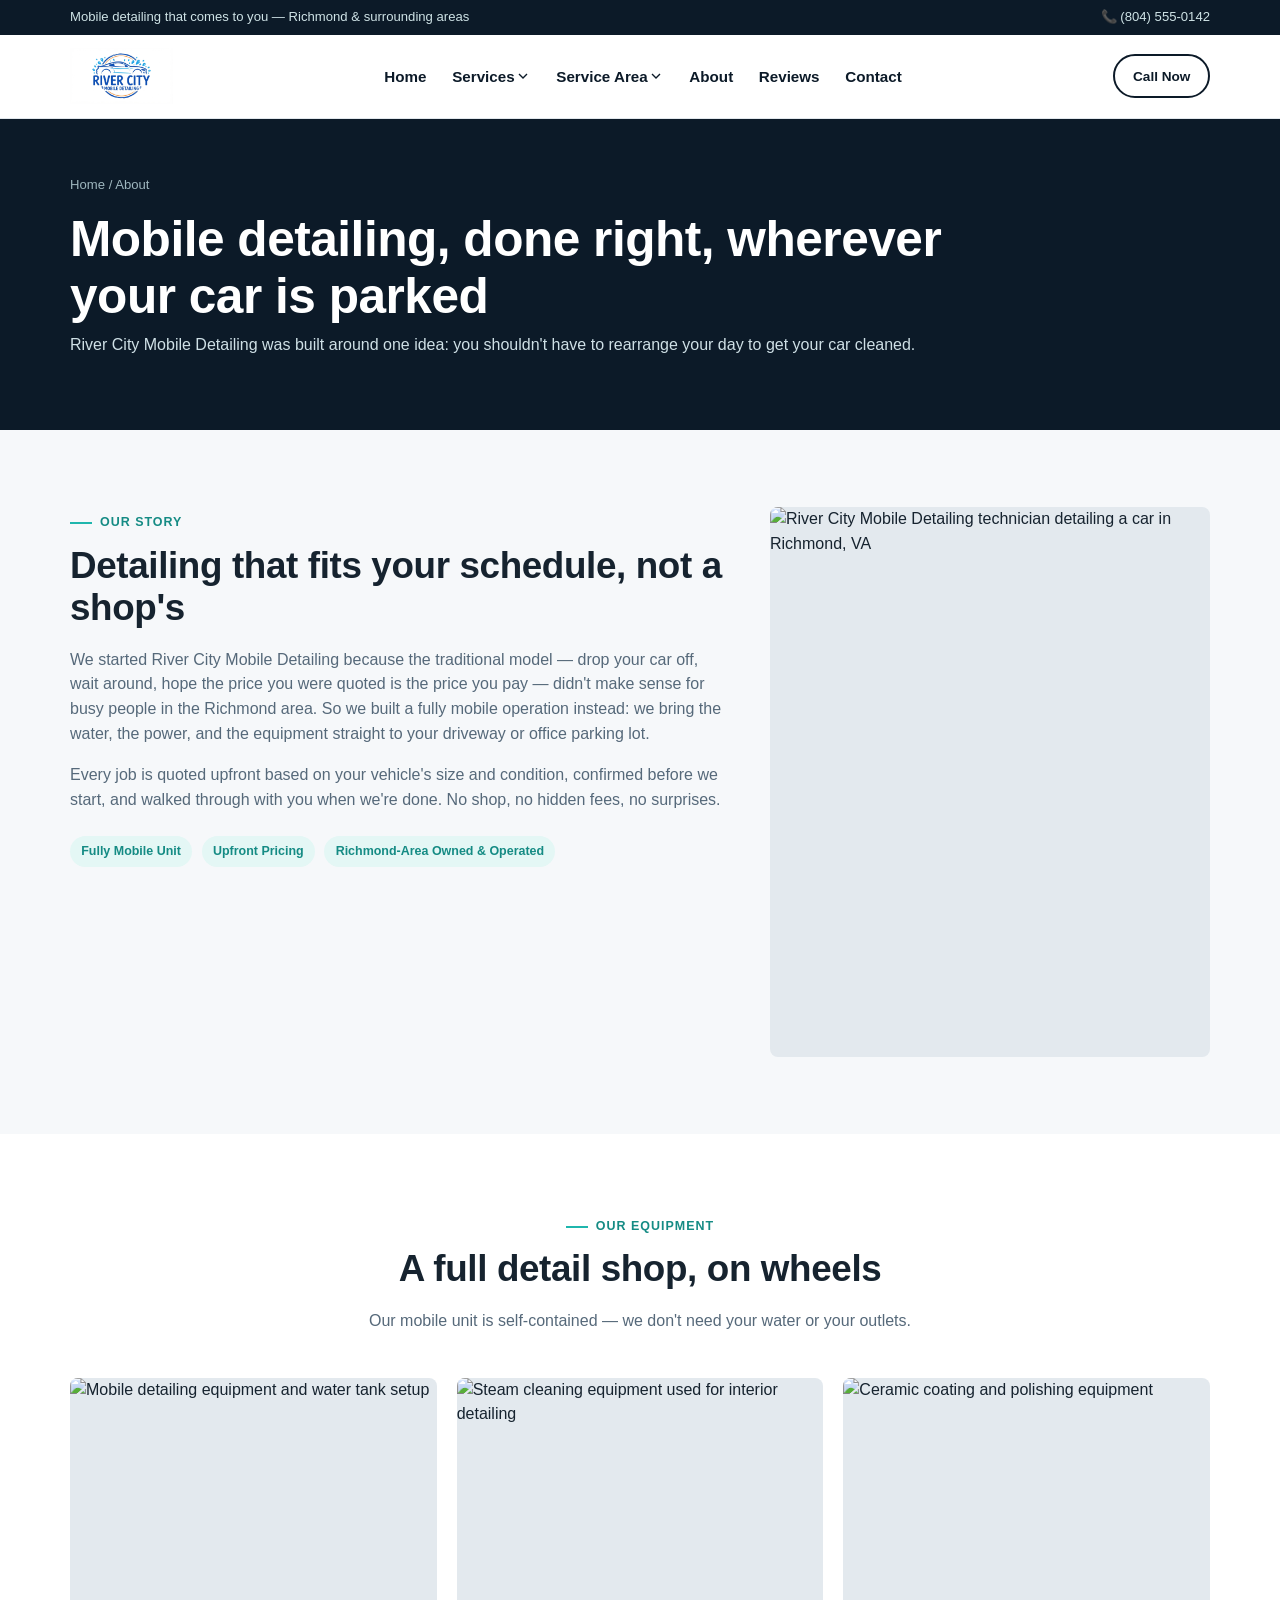
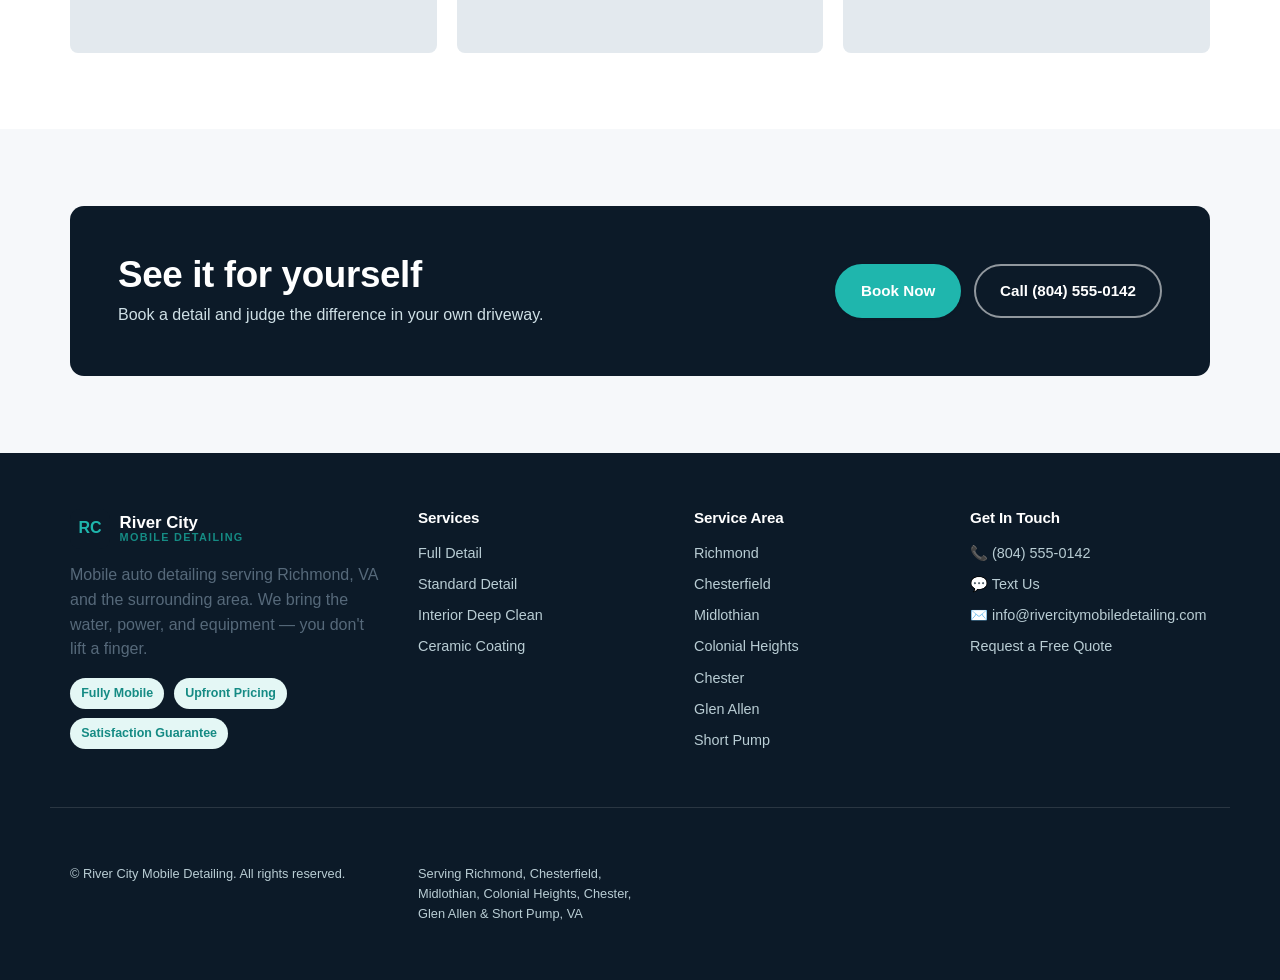
==== commit bfffb5ba: "Increase header logo size slightly for legibility Co-Authored-By: Claude Sonnet 5 <noreply@anthropic" ====
--- a/about.html
+++ b/about.html
@@ -17,7 +17,7 @@
 <meta name="twitter:image" content="https://www.rivercitymobiledetailing.com/images/og-image.jpg">
 <link rel="icon" href="data:image/svg+xml,%3Csvg xmlns='http://www.w3.org/2000/svg' viewBox='0 0 64 64'%3E%3Crect width='64' height='64' rx='14' fill='%230c1a28'/%3E%3Ctext x='32' y='43' font-family='Arial,Helvetica,sans-serif' font-weight='700' font-size='26' fill='%231fb6ad' text-anchor='middle'%3ERC%3C/text%3E%3C/svg%3E">
 <link rel="canonical" href="https://www.rivercitymobiledetailing.com/about.html">
-<link rel="stylesheet" href="css/style.css?v=5">
+<link rel="stylesheet" href="css/style.css?v=6">
 <script type="application/ld+json">
 {
   "@context": "https://schema.org",
--- a/css/style.css
+++ b/css/style.css
@@ -119,7 +119,7 @@
   width: 40px; height: 40px; border-radius: 10px; background: var(--ink);
   display: grid; place-items: center; color: var(--accent); font-weight: 800; font-size: 1rem; flex: none;
 }
-.logo-img { height: 44px; width: auto; display: block; }
+.logo-img { height: 56px; width: auto; display: block; }
 .logo-text { display: flex; flex-direction: column; line-height: 1.05; }
 .logo-text strong { font-size: 1.05rem; color: var(--ink); font-weight: 800; }
 .logo-text span { font-size: .68rem; letter-spacing: .12em; text-transform: uppercase; color: var(--accent-dark); font-weight: 700; }
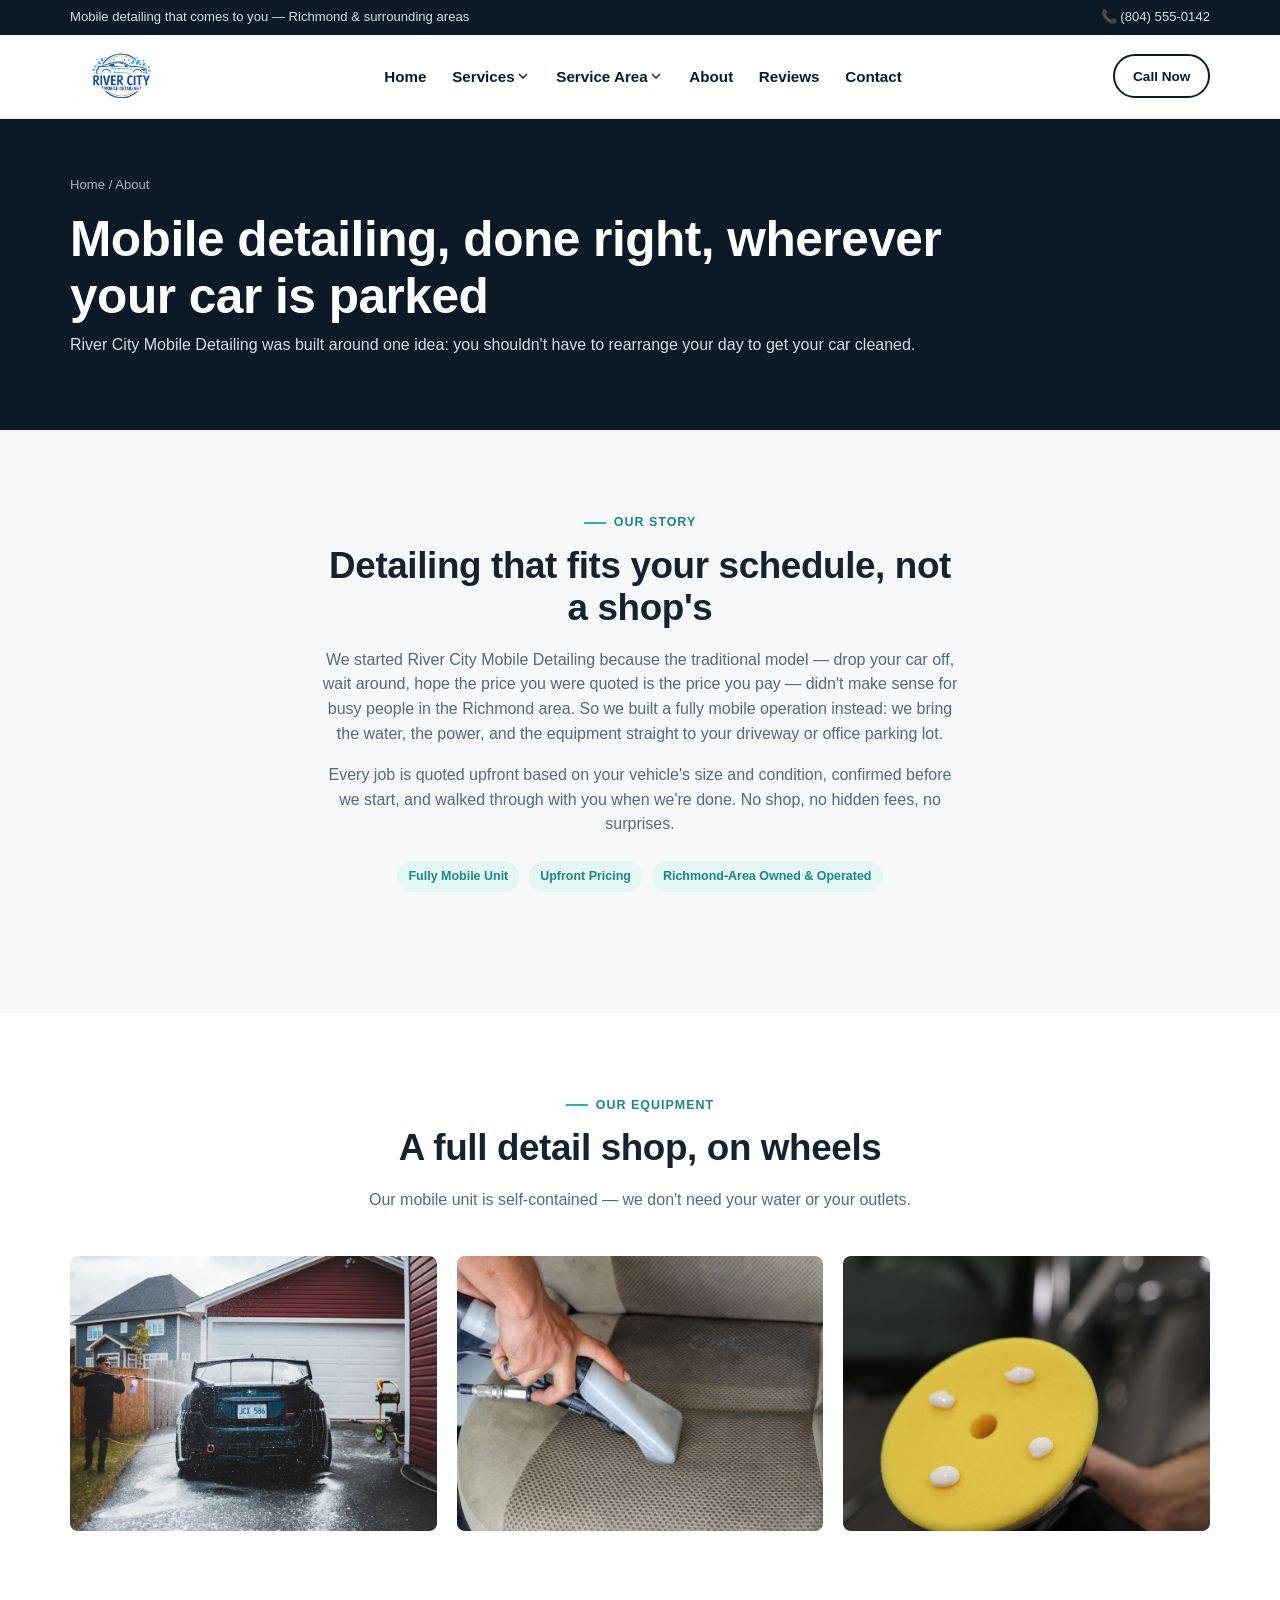
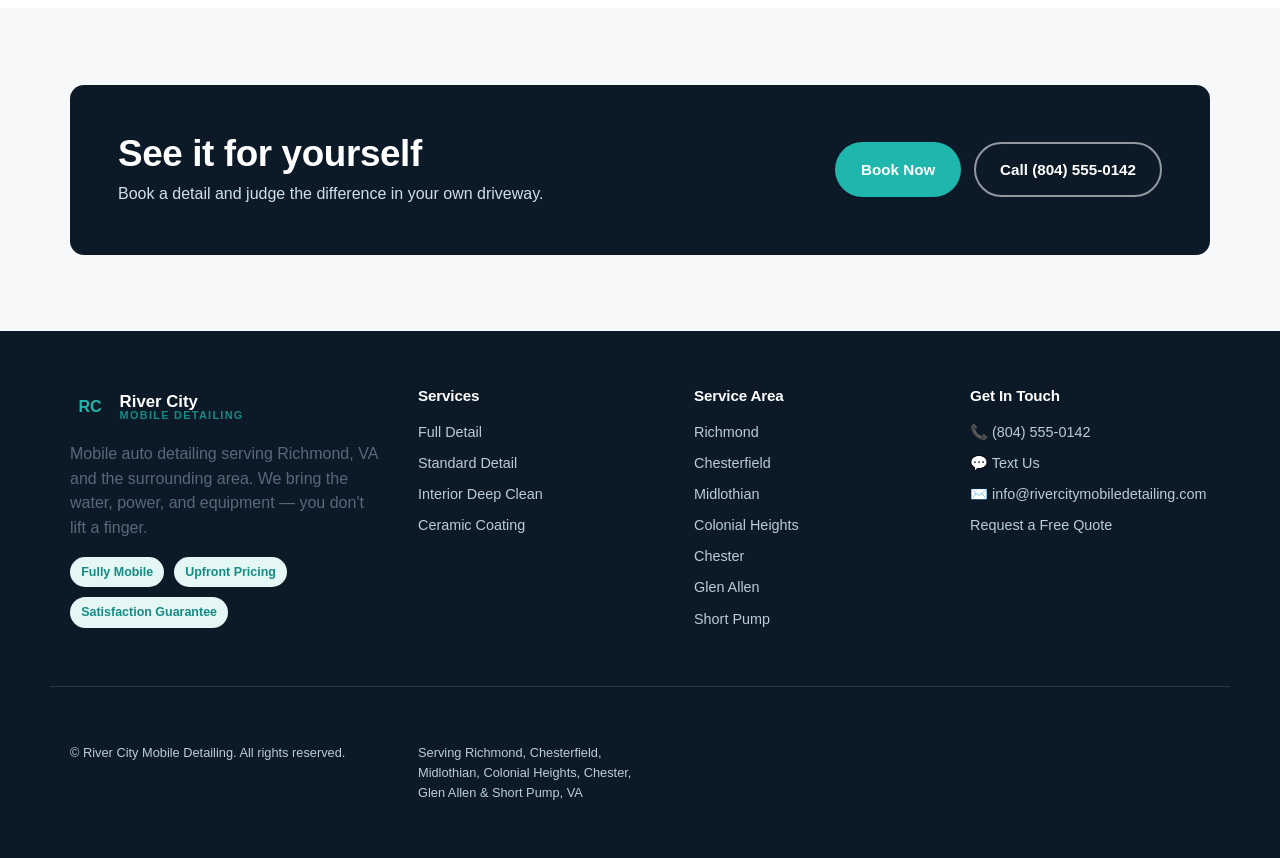
==== commit adb7b552: "Fill in missing equipment/area photos, drop team photo, add local preview config - Add stock photos " ====
--- a/about.html
+++ b/about.html
@@ -110,24 +110,20 @@
   </section>
 
   <section>
-    <div class="container two-col-layout">
-      <div>
+    <div class="container">
+      <div class="section-head center">
         <span class="eyebrow">Our Story</span>
         <h2>Detailing that fits your schedule, not a shop's</h2>
         <!-- EDIT ME: replace with your real founding story, credentials, certifications,
-             and any specifics that build trust (how the team trained, what equipment
-             you run, what "premium" means to you). Keep only claims you can stand behind. -->
+             and any specifics that build trust (what equipment you run, what "premium"
+             means to you). Keep only claims you can stand behind. -->
         <p>We started River City Mobile Detailing because the traditional model — drop your car off, wait around, hope the price you were quoted is the price you pay — didn't make sense for busy people in the Richmond area. So we built a fully mobile operation instead: we bring the water, the power, and the equipment straight to your driveway or office parking lot.</p>
         <p>Every job is quoted upfront based on your vehicle's size and condition, confirmed before we start, and walked through with you when we're done. No shop, no hidden fees, no surprises.</p>
-        <div class="badge-list" style="margin-top:1.5rem">
+        <div class="badge-list" style="margin-top:1.5rem;justify-content:center">
           <span>Fully Mobile Unit</span>
           <span>Upfront Pricing</span>
           <span>Richmond-Area Owned &amp; Operated</span>
         </div>
-      </div>
-      <div class="img-slot" style="--ar:4/5">
-        <img src="../images/about-team.jpg" alt="River City Mobile Detailing technician detailing a car in Richmond, VA" loading="lazy">
-        <span class="img-slot-label">Replace: images/about-team.jpg (900×1125px)</span>
       </div>
     </div>
   </section>
@@ -141,15 +137,15 @@
       </div>
       <div class="packages-grid" style="grid-template-columns:repeat(auto-fit,minmax(220px,1fr))">
         <div class="img-slot" style="--ar:4/3">
-          <img src="../images/equipment-1.jpg" alt="Mobile detailing equipment and water tank setup" loading="lazy">
+          <img src="images/equipment-1.jpg" alt="Mobile detailing equipment and water tank setup" loading="lazy">
           <span class="img-slot-label">Replace: images/equipment-1.jpg (800×600px)</span>
         </div>
         <div class="img-slot" style="--ar:4/3">
-          <img src="../images/equipment-2.jpg" alt="Steam cleaning equipment used for interior detailing" loading="lazy">
+          <img src="images/equipment-2.jpg" alt="Steam cleaning equipment used for interior detailing" loading="lazy">
           <span class="img-slot-label">Replace: images/equipment-2.jpg (800×600px)</span>
         </div>
         <div class="img-slot" style="--ar:4/3">
-          <img src="../images/equipment-3.jpg" alt="Ceramic coating and polishing equipment" loading="lazy">
+          <img src="images/equipment-3.jpg" alt="Ceramic coating and polishing equipment" loading="lazy">
           <span class="img-slot-label">Replace: images/equipment-3.jpg (800×600px)</span>
         </div>
       </div>
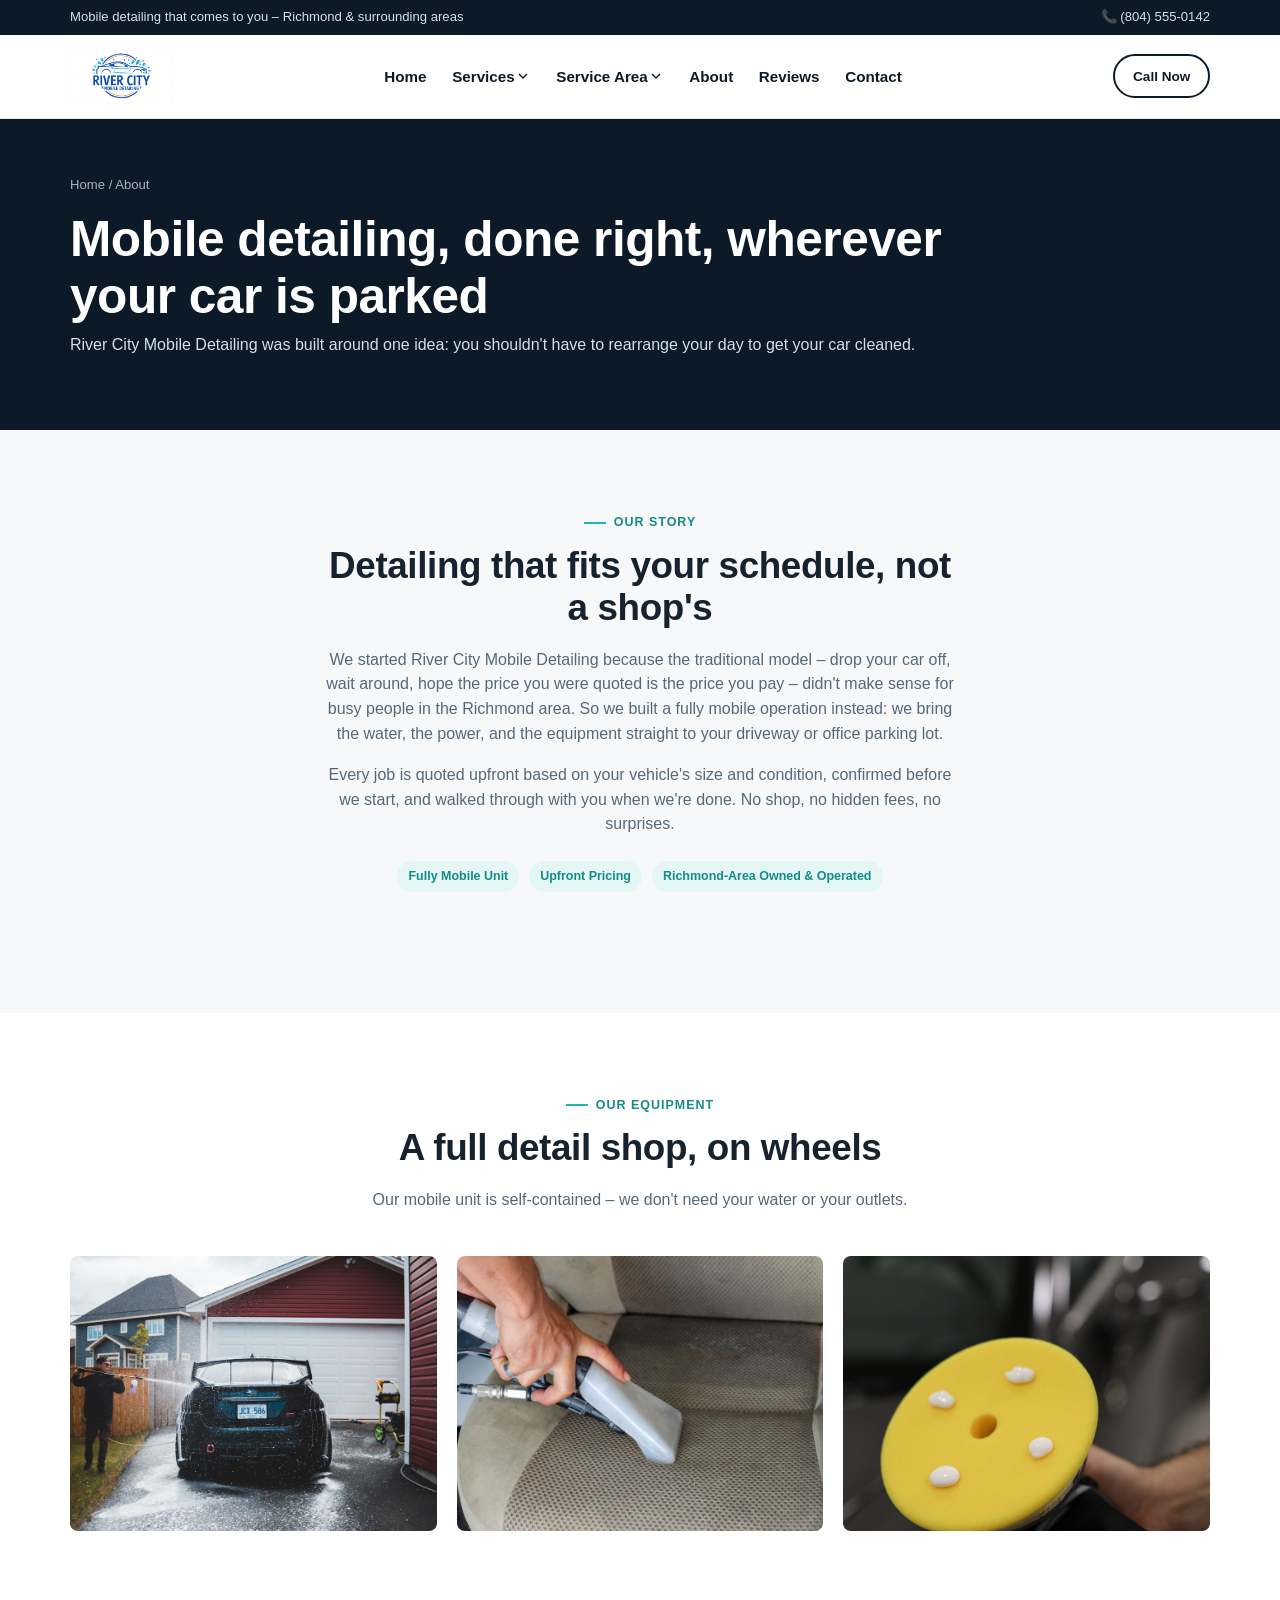
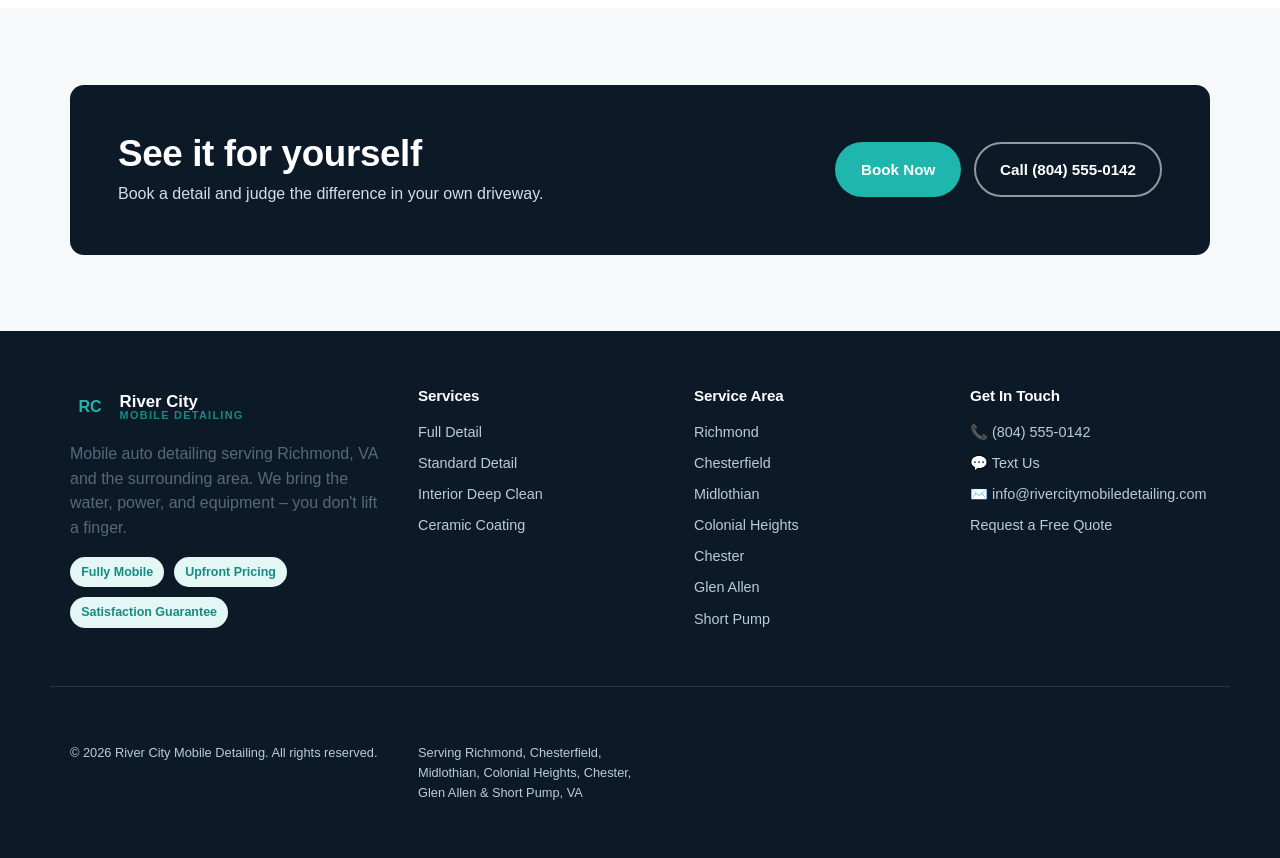
==== commit de1207b5: "Replace em dash (—) with en dash (–) sitewide (house style) Applies to all HTML/CSS/JS/README/llms.t" ====
--- a/about.html
+++ b/about.html
@@ -3,16 +3,16 @@
 <head>
 <meta charset="UTF-8">
 <meta name="viewport" content="width=device-width, initial-scale=1.0">
-<title>About Us | River City Mobile Detailing — Mobile Detailing in Richmond, VA</title>
+<title>About Us | River City Mobile Detailing – Mobile Detailing in Richmond, VA</title>
 <meta name="description" content="River City Mobile Detailing is a mobile detailing team serving Richmond, VA and the surrounding area. Learn how we work and why customers trust us with their vehicles.">
 <meta property="og:type" content="website">
-<meta property="og:title" content="About Us | River City Mobile Detailing — Mobile Detailing in Richmond, VA">
+<meta property="og:title" content="About Us | River City Mobile Detailing – Mobile Detailing in Richmond, VA">
 <meta property="og:description" content="River City Mobile Detailing is a mobile detailing team serving Richmond, VA and the surrounding area. Learn how we work and why customers trust us with their vehicles.">
 <meta property="og:url" content="https://www.rivercitymobiledetailing.com/about.html">
 <meta property="og:image" content="https://www.rivercitymobiledetailing.com/images/og-image.jpg">
 <meta property="og:site_name" content="River City Mobile Detailing">
 <meta name="twitter:card" content="summary_large_image">
-<meta name="twitter:title" content="About Us | River City Mobile Detailing — Mobile Detailing in Richmond, VA">
+<meta name="twitter:title" content="About Us | River City Mobile Detailing – Mobile Detailing in Richmond, VA">
 <meta name="twitter:description" content="River City Mobile Detailing is a mobile detailing team serving Richmond, VA and the surrounding area. Learn how we work and why customers trust us with their vehicles.">
 <meta name="twitter:image" content="https://www.rivercitymobiledetailing.com/images/og-image.jpg">
 <link rel="icon" href="data:image/svg+xml,%3Csvg xmlns='http://www.w3.org/2000/svg' viewBox='0 0 64 64'%3E%3Crect width='64' height='64' rx='14' fill='%230c1a28'/%3E%3Ctext x='32' y='43' font-family='Arial,Helvetica,sans-serif' font-weight='700' font-size='26' fill='%231fb6ad' text-anchor='middle'%3ERC%3C/text%3E%3C/svg%3E">
@@ -43,7 +43,7 @@
 
 <div class="utility-bar">
   <div class="container">
-    <span>Mobile detailing that comes to you — Richmond &amp; surrounding areas</span>
+    <span>Mobile detailing that comes to you – Richmond &amp; surrounding areas</span>
     <a href="tel:+18045550142">📞 (804) 555-0142</a>
   </div>
 </div>
@@ -117,7 +117,7 @@
         <!-- EDIT ME: replace with your real founding story, credentials, certifications,
              and any specifics that build trust (what equipment you run, what "premium"
              means to you). Keep only claims you can stand behind. -->
-        <p>We started River City Mobile Detailing because the traditional model — drop your car off, wait around, hope the price you were quoted is the price you pay — didn't make sense for busy people in the Richmond area. So we built a fully mobile operation instead: we bring the water, the power, and the equipment straight to your driveway or office parking lot.</p>
+        <p>We started River City Mobile Detailing because the traditional model – drop your car off, wait around, hope the price you were quoted is the price you pay – didn't make sense for busy people in the Richmond area. So we built a fully mobile operation instead: we bring the water, the power, and the equipment straight to your driveway or office parking lot.</p>
         <p>Every job is quoted upfront based on your vehicle's size and condition, confirmed before we start, and walked through with you when we're done. No shop, no hidden fees, no surprises.</p>
         <div class="badge-list" style="margin-top:1.5rem;justify-content:center">
           <span>Fully Mobile Unit</span>
@@ -133,7 +133,7 @@
       <div class="section-head center">
         <span class="eyebrow">Our Equipment</span>
         <h2>A full detail shop, on wheels</h2>
-        <p>Our mobile unit is self-contained — we don't need your water or your outlets.</p>
+        <p>Our mobile unit is self-contained – we don't need your water or your outlets.</p>
       </div>
       <div class="packages-grid" style="grid-template-columns:repeat(auto-fit,minmax(220px,1fr))">
         <div class="img-slot" style="--ar:4/3">
@@ -176,7 +176,7 @@
         <span class="logo-mark">RC</span>
         <span class="logo-text"><strong style="color:#fff">River City</strong><span>Mobile Detailing</span></span>
       </div>
-      <p class="muted">Mobile auto detailing serving Richmond, VA and the surrounding area. We bring the water, power, and equipment — you don't lift a finger.</p>
+      <p class="muted">Mobile auto detailing serving Richmond, VA and the surrounding area. We bring the water, power, and equipment – you don't lift a finger.</p>
       <div class="badge-list">
         <span>Fully Mobile</span><span>Upfront Pricing</span><span>Satisfaction Guarantee</span>
       </div>
--- a/css/style.css
+++ b/css/style.css
@@ -1,5 +1,5 @@
 /* ==========================================================================
-   River City Mobile Detailing — design system
+   River City Mobile Detailing – design system
    Mobile-first, zero external UI dependencies, fast-loading.
    Brand hook: Richmond, VA is nicknamed "River City" after the James
    River running through it. We echo that with a subtle topographic
@@ -9,9 +9,9 @@
 
 :root {
   /* Color */
-  --ink: #0c1a28;          /* deep navy — headers, footer, hero */
+  --ink: #0c1a28;          /* deep navy – headers, footer, hero */
   --ink-2: #132a3d;
-  --accent: #1fb6ad;       /* teal — "river" accent, ceramic sheen */
+  --accent: #1fb6ad;       /* teal – "river" accent, ceramic sheen */
   --accent-dark: #158b84;
   --accent-soft: #e4f7f5;
   --gold: #d9a441;         /* small warm highlight for "most popular" etc */
@@ -155,7 +155,14 @@
 .nav-cta { display: flex; flex-direction: column; gap: .6rem; margin-top: 1.25rem; }
 
 .nav-overlay {
-  position: fixed; inset: 0; background: transparent; pointer-events: none; z-index: 105;
+  /* Must stay below .site-header's own z-index (100) – .site-header is
+     position:sticky with a z-index, which makes it its own stacking
+     context, so .main-nav's z-index:110 only wins *inside* the header.
+     If this overlay's z-index is higher than the header's, it paints on
+     top of the whole header – including the open mobile nav panel – and
+     every tap inside the slide-out menu (Services accordion, Book Now,
+     Text Us, any link) silently hits the overlay instead. */
+  position: fixed; inset: 0; background: transparent; pointer-events: none; z-index: 95;
 }
 .nav-overlay.is-open { pointer-events: auto; }
 
@@ -168,9 +175,18 @@
   .nav-list > li { border-bottom: none; position: relative; }
   .nav-list > li > a, .nav-group-label { padding: .4rem 0; font-size: .95rem; cursor: pointer; }
   .nav-sub {
+    /* No margin-top here on purpose: a gap between the trigger and this
+       dropdown is dead space the pointer has to cross. Since .nav-sub
+       is a child of .nav-group, hovering the dropdown itself keeps
+       .nav-group:hover true – but only once the cursor is over one of
+       the two boxes. A margin-top created ~10px of empty space between
+       them where the pointer was over neither, so moving the mouse down
+       toward "Full Detail" etc. dropped the hover state and slammed the
+       menu shut before you could click anything. Flush + its own
+       padding below removes that gap entirely. */
     position: absolute; top: 100%; left: 50%; transform: translateX(-50%);
     background: var(--surface); border: 1px solid var(--border); border-radius: var(--radius-sm);
-    box-shadow: var(--shadow-md); min-width: 230px; padding: .5rem; margin-top: .6rem;
+    box-shadow: var(--shadow-md); min-width: 230px; padding: .5rem;
   }
   .nav-group:hover .nav-sub, .nav-group.is-open .nav-sub { display: block; }
   .nav-sub li a { border-radius: 6px; padding: .6rem .7rem; }
